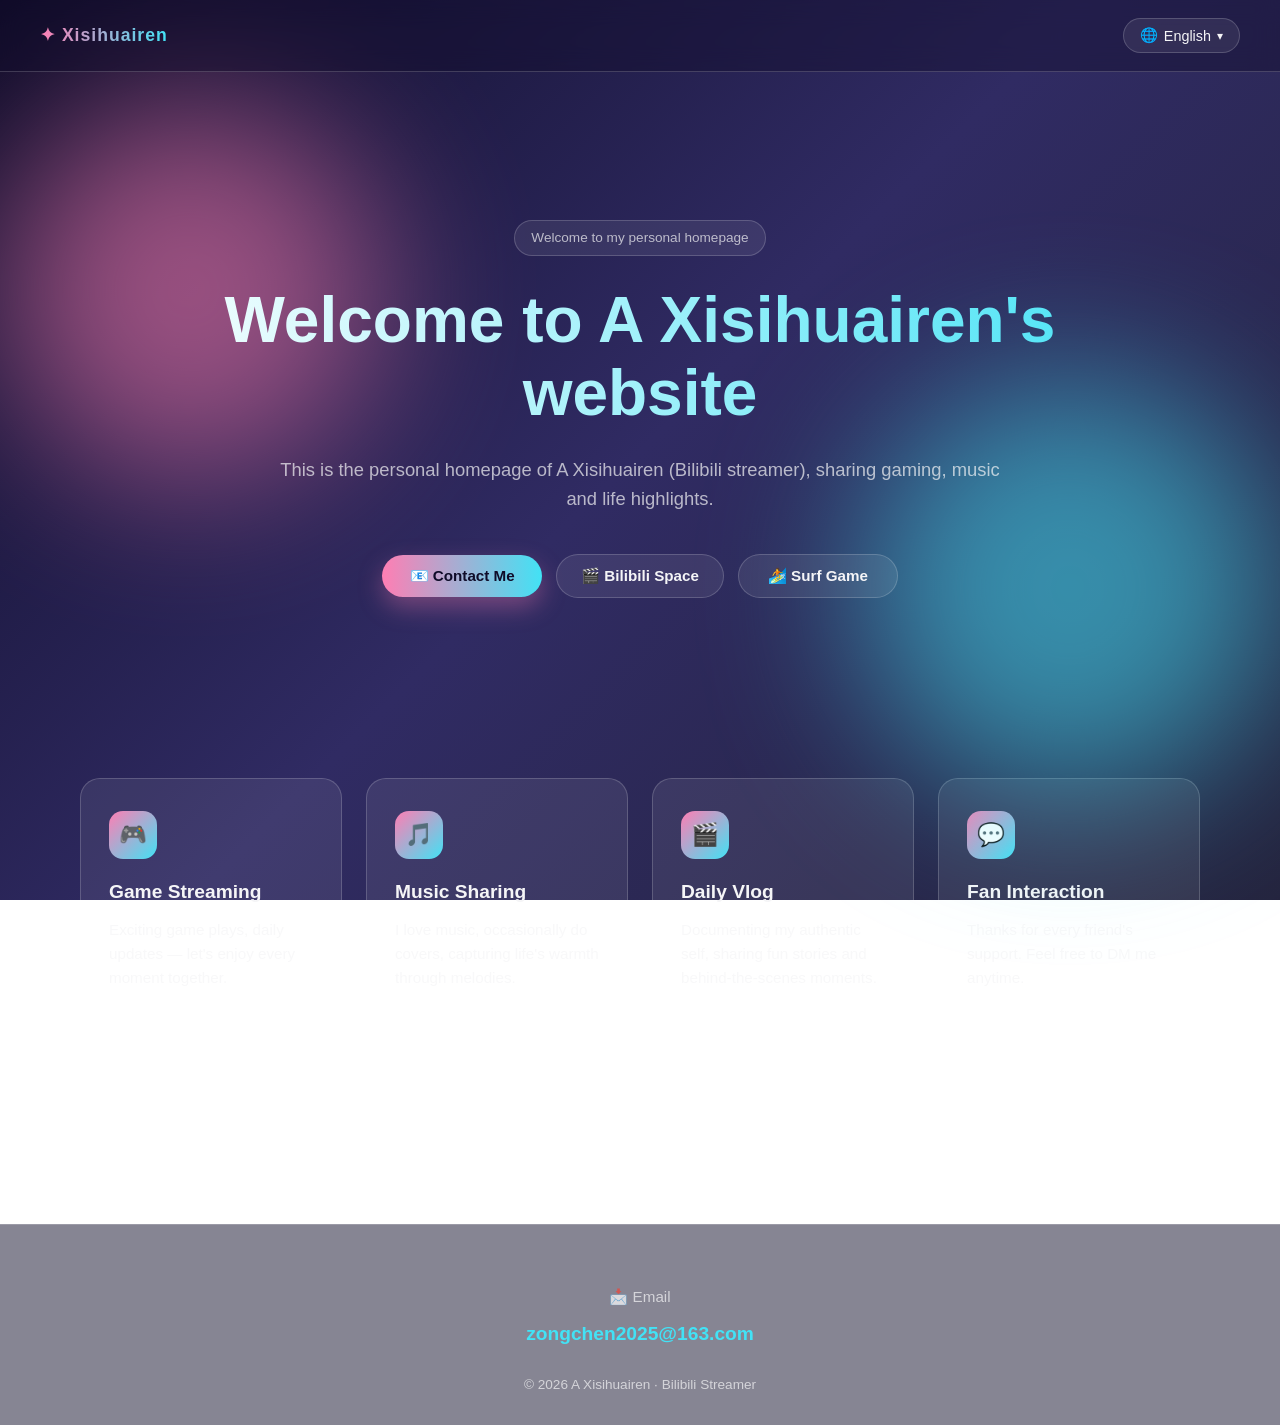
==== index.html @ c573b954 "index and surf" ====
<!DOCTYPE html>
<html lang="en" data-trae-theme="light"><head>
<meta charset="UTF-8">
<meta name="viewport" content="width=device-width, initial-scale=1.0">
<title>Welcome to A Xisihuairen's website</title>
<style>
  * { box-sizing: border-box; margin: 0; padding: 0; }

  :root {
    --bg-1: #0f0c29;
    --bg-2: #302b63;
    --bg-3: #24243e;
    --accent: #ff7eb3;
    --accent-2: #42e2f5;
    --text: #f5f5f7;
    --muted: rgba(245, 245, 247, 0.7);
    --card: rgba(255, 255, 255, 0.08);
    --border: rgba(255, 255, 255, 0.18);
  }

  html { scroll-behavior: smooth; }

  body {
    font-family: "Segoe UI", "PingFang SC", "Microsoft YaHei", Roboto, sans-serif;
    color: var(--text);
    background: linear-gradient(135deg, var(--bg-1), var(--bg-2), var(--bg-3));
    background-attachment: fixed;
    min-height: 100vh;
    overflow-x: hidden;
    line-height: 1.6;
  }

  /* 顶部导航 */
  header {
    position: fixed;
    top: 0;
    left: 0;
    right: 0;
    padding: 18px 40px;
    display: flex;
    justify-content: space-between;
    align-items: center;
    backdrop-filter: blur(12px);
    -webkit-backdrop-filter: blur(12px);
    background: rgba(15, 12, 41, 0.4);
    border-bottom: 1px solid var(--border);
    z-index: 100;
  }

  .logo {
    font-weight: 700;
    font-size: 1.1rem;
    letter-spacing: 1px;
    background: linear-gradient(90deg, var(--accent), var(--accent-2));
    -webkit-background-clip: text;
    background-clip: text;
    color: transparent;
  }

  .lang-switch { position: relative; }

  .lang-switch > button {
    background: var(--card);
    color: var(--text);
    border: 1px solid var(--border);
    padding: 8px 16px;
    border-radius: 999px;
    cursor: pointer;
    font-size: 0.9rem;
    transition: all 0.3s ease;
    display: flex;
    align-items: center;
    gap: 6px;
  }

  .lang-switch > button:hover {
    background: rgba(255, 255, 255, 0.15);
    border-color: var(--accent-2);
  }

  .lang-dropdown {
    position: absolute;
    top: calc(100% + 10px);
    right: 0;
    min-width: 160px;
    background: rgba(15, 12, 41, 0.95);
    backdrop-filter: blur(14px);
    border: 1px solid var(--border);
    border-radius: 14px;
    padding: 8px;
    opacity: 0;
    visibility: hidden;
    transform: translateY(-6px);
    transition: all 0.25s ease;
    box-shadow: 0 12px 32px rgba(0, 0, 0, 0.4);
  }

  .lang-dropdown.show {
    opacity: 1;
    visibility: visible;
    transform: translateY(0);
  }

  .lang-dropdown button {
    width: 100%;
    justify-content: flex-start;
    border: none;
    padding: 10px 14px;
    background: transparent;
    border-radius: 8px;
    text-align: left;
    color: var(--text);
    font-size: 0.9rem;
    display: flex;
    align-items: center;
    gap: 8px;
    cursor: pointer;
  }

  .lang-dropdown button:hover { background: rgba(255, 255, 255, 0.1); }

  .lang-dropdown button.active {
    background: linear-gradient(90deg, rgba(255, 126, 179, 0.25), rgba(66, 226, 245, 0.25));
    color: var(--accent-2);
  }

  /* Hero 主区 */
  main {
    padding: 140px 40px 80px;
    max-width: 1200px;
    margin: 0 auto;
  }

  .hero {
    text-align: center;
    padding: 80px 20px 100px;
    position: relative;
  }

  .hero::before,
  .hero::after {
    content: "";
    position: absolute;
    border-radius: 50%;
    filter: blur(80px);
    opacity: 0.55;
    z-index: 0;
  }
  .hero::before {
    width: 380px; height: 380px;
    background: var(--accent);
    top: -40px; left: -80px;
  }
  .hero::after {
    width: 420px; height: 420px;
    background: var(--accent-2);
    bottom: -100px; right: -80px;
  }

  .hero > * { position: relative; z-index: 1; }

  .tag {
    display: inline-block;
    padding: 6px 16px;
    border: 1px solid var(--border);
    border-radius: 999px;
    background: var(--card);
    font-size: 0.85rem;
    color: var(--muted);
    margin-bottom: 28px;
  }

  .hero h1 {
    font-size: clamp(2rem, 5vw, 4rem);
    font-weight: 800;
    line-height: 1.15;
    margin-bottom: 24px;
    background: linear-gradient(90deg, #fff, var(--accent-2));
    -webkit-background-clip: text;
    background-clip: text;
    color: transparent;
    animation: fadeUp 0.9s ease both;
  }

  .hero p.lead {
    font-size: 1.15rem;
    color: var(--muted);
    max-width: 720px;
    margin: 0 auto 40px;
    animation: fadeUp 1s ease both 0.15s;
  }

  .cta {
    display: flex;
    flex-wrap: wrap;
    gap: 14px;
    justify-content: center;
    align-items: center;
    animation: fadeUp 1.1s ease both 0.3s;
    max-width: 720px;
    margin: 0 auto;
  }

  .btn {
    padding: 12px 24px;
    border-radius: 999px;
    text-decoration: none;
    font-weight: 600;
    font-size: 0.95rem;
    transition: transform 0.25s ease, box-shadow 0.25s ease;
    display: inline-flex;
    align-items: center;
    justify-content: center;
    gap: 8px;
    flex: 0 0 auto;
    min-width: 160px;
    line-height: 1.2;
  }

  .btn-primary {
    background: linear-gradient(90deg, var(--accent), var(--accent-2));
    color: #0f0c29;
    box-shadow: 0 10px 24px rgba(255, 126, 179, 0.35);
  }

  .btn-secondary {
    background: var(--card);
    color: var(--text);
    border: 1px solid var(--border);
  }

  .btn:hover {
    transform: translateY(-3px);
    box-shadow: 0 14px 30px rgba(66, 226, 245, 0.35);
  }

  /* 卡片区 */
  .features {
    display: grid;
    grid-template-columns: repeat(auto-fit, minmax(260px, 1fr));
    gap: 24px;
    margin-top: 80px;
  }

  .card {
    background: var(--card);
    border: 1px solid var(--border);
    border-radius: 20px;
    padding: 32px 28px;
    transition: transform 0.3s ease, border-color 0.3s ease, background 0.3s ease;
  }

  .card:hover {
    transform: translateY(-6px);
    border-color: var(--accent-2);
    background: rgba(255, 255, 255, 0.12);
  }

  .card .icon {
    width: 48px; height: 48px;
    border-radius: 14px;
    display: flex; align-items: center; justify-content: center;
    background: linear-gradient(135deg, var(--accent), var(--accent-2));
    color: #0f0c29;
    font-size: 1.4rem;
    margin-bottom: 18px;
  }

  .card h3 { font-size: 1.2rem; margin-bottom: 10px; }
  .card p { color: var(--muted); font-size: 0.95rem; }

  /* 页脚 */
  footer {
    margin-top: 120px;
    padding: 60px 40px 30px;
    border-top: 1px solid var(--border);
    background: rgba(15, 12, 41, 0.5);
    text-align: center;
  }

  footer .email-label { color: var(--muted); margin-bottom: 10px; font-size: 0.95rem; }
  footer .email {
    font-size: 1.2rem; font-weight: 600;
    color: var(--accent-2); text-decoration: none;
    transition: color 0.25s;
  }
  footer .email:hover { color: var(--accent); }
  footer .copyright { margin-top: 24px; color: var(--muted); font-size: 0.85rem; }

  @keyframes fadeUp {
    from { opacity: 0; transform: translateY(20px); }
    to   { opacity: 1; transform: translateY(0); }
  }

  @media (max-width: 600px) {
    header { padding: 14px 20px; }
    main { padding: 120px 20px 60px; }
    .hero { padding: 50px 10px 70px; }
    .btn { min-width: 140px; }
  }
</style>
<script>document.documentElement.setAttribute('data-trae-theme', "light");window.__TRAE_DISABLE_LEGACY_ADD_TO_CHAT__=true;</script><style data-trae-edit-ui="true" id="trae-previewer-tools-styles">:root {
  --trae-layer-browser-inspect-overlay: 90000;
  --trae-layer-browser-inspect-highlight: 90010;
  --trae-layer-browser-inspect-action: 90020;
  --trae-layer-text-selection-action: 90030;
  --trae-layer-edit-tooltip: 100095;
}
:root,
[data-trae-theme='dark'] {
  --trae-bg-base-default: #171717;
  --trae-bg-menu: #222427;
  --trae-bg-overlay-l1: rgba(255, 255, 255, 0.04);
  --trae-bg-overlay-l2: rgba(255, 255, 255, 0.08);
  --trae-bg-overlay-l3: rgba(255, 255, 255, 0.12);
  --trae-bg-overlay-l4: rgba(255, 255, 255, 0.16);
  --trae-bg-invert: #f5f9fe;
  --trae-bg-invert-hover: #e8ecf0;
  --trae-bg-invert-active: #dce0e4;
  --trae-bg-invert-disabled: rgba(224, 226, 242, 0.12);
  --trae-border-l1: #e0e2f217;
  --trae-border-l2: rgba(255, 255, 255, 0.12);
  --trae-border-l3: rgba(255, 255, 255, 0.08);
  --trae-border-neutral-l3: rgba(229, 229, 229, 0.20);
  --trae-border-brand: #6a6fff;
  --trae-text-default: #f5f9fe;
  --trae-text-default-hover: #f5f9fe;
  --trae-text-default-active: #f5f9fe;
  --trae-text-secondary: rgba(245, 249, 254, 0.5);
  --trae-text-tertiary: rgba(245, 249, 254, 0.4);
  --trae-text-disabled: #666b75;
  --trae-text-onaccent: #222427;
  --trae-icon-default: #f5f9fe;
  --trae-icon-secondary: rgba(245, 249, 254, 0.5);
  --trae-icon-brand: #6a6fff;
  --trae-icon-onaccent: #222427;
  --trae-status-success: #22c55e;
  --trae-status-primary: #3b82f6;
  --trae-status-primary-default: #387bff;
  --trae-status-primary-surface-l1: rgba(53, 121, 255, 0.18);
  --trae-status-success-default: #33c192;
  --trae-status-success-surface-l1: rgba(0, 165, 110, 0.18);
  --trae-status-error-default: #f65a5a;
  --trae-status-error-surface-l1: rgba(246, 70, 70, 0.18);
  --trae-annotation-marker-bg: #4b3fe3;
  --trae-annotation-marker-text: #ffffff;
  --trae-annotation-region-border: var(--trae-status-primary-default);
  --trae-region-outside-mask-bg: rgba(0, 0, 0, 0.32);
  --trae-annotation-rect-border: var(--trae-status-error-default);
  --trae-annotation-arrow-anchor-bg: var(--trae-status-primary-default);
  --trae-panel-shadow: 0px 6px 24px -1px rgba(0, 0, 0, 0.16);
  --trae-floating-shadow: 0px 2px 8px 0px rgba(0, 0, 0, 0.2);
  --trae-shadow-elevation-50: 0 1px 2px -1px rgba(0, 0, 0, 0.45);
  --trae-tab-active-shadow: 0px 1px 2px -1px rgba(0, 0, 0, 0.16);
}

[data-trae-theme='light'] {
  --trae-bg-base-default: #fafafa;
  --trae-bg-menu: #ffffff;
  --trae-bg-overlay-l1: rgba(0, 0, 0, 0.04);
  --trae-bg-overlay-l2: rgba(0, 0, 0, 0.06);
  --trae-bg-overlay-l3: rgba(0, 0, 0, 0.08);
  --trae-bg-overlay-l4: rgba(0, 0, 0, 0.12);
  --trae-bg-invert: #1f2328;
  --trae-bg-invert-hover: #32383f;
  --trae-bg-invert-active: #444d56;
  --trae-bg-invert-disabled: rgba(115, 115, 115, 0.20);
  --trae-border-l1: rgba(0, 0, 0, 0.1);
  --trae-border-l2: rgba(0, 0, 0, 0.12);
  --trae-border-l3: rgba(0, 0, 0, 0.08);
  --trae-border-neutral-l3: rgba(115, 115, 115, 0.36);
  --trae-border-brand: #4b3fe3;
  --trae-text-default: #1f2328;
  --trae-text-default-hover: #111214;
  --trae-text-default-active: #111214;
  --trae-text-secondary: rgba(31, 35, 40, 0.5);
  --trae-text-tertiary: rgba(31, 35, 40, 0.4);
  --trae-text-disabled: #a1a1a1;
  --trae-text-onaccent: #ffffff;
  --trae-icon-default: #1f2328;
  --trae-icon-secondary: rgba(31, 35, 40, 0.5);
  --trae-icon-brand: #4b3fe3;
  --trae-icon-onaccent: #ffffff;
  --trae-status-success: #22c55e;
  --trae-status-primary: #3b82f6;
  --trae-status-primary-default: #2f74ff;
  --trae-status-primary-surface-l1: rgba(47, 116, 255, 0.12);
  --trae-status-success-default: #15a877;
  --trae-status-success-surface-l1: rgba(64, 176, 139, 0.12);
  --trae-status-error-default: #e8463a;
  --trae-status-error-surface-l1: rgba(232, 70, 58, 0.12);
  --trae-annotation-marker-bg: #4b3fe3;
  --trae-annotation-marker-text: #ffffff;
  --trae-annotation-region-border: var(--trae-status-primary-default);
  --trae-region-outside-mask-bg: rgba(0, 0, 0, 0.18);
  --trae-annotation-rect-border: var(--trae-status-error-default);
  --trae-annotation-arrow-anchor-bg: var(--trae-status-primary-default);
  --trae-panel-shadow: 0px 6px 24px -1px rgba(24, 24, 24, 0.06);
  --trae-floating-shadow: 0px 2px 8px 0px rgba(24, 24, 24, 0.2);
  --trae-shadow-elevation-50: 0 1px 2px -1px rgba(24, 24, 24, 0.08);
  --trae-tab-active-shadow: 0px 1px 2px -1px rgba(24, 24, 24, 0.08);
}

@keyframes trae-spin {
  to {
    transform: rotate(360deg);
  }
}

.trae-edit-mode-active body *:not([data-trae-edit-ui]):not([data-trae-edit-ui] *) {
  transition: none !important;
  animation-play-state: paused !important;
}

.trae-browser-inspect-overlay {
  position: fixed;
  top: 0;
  left: 0;
  width: 100%;
  height: 100%;
  z-index: var(--trae-layer-browser-inspect-overlay);
  pointer-events: auto;
  background: transparent;
}

.trae-browser-inspect-highlight-box {
  position: absolute;
  top: 0;
  left: 0;
  z-index: var(--trae-layer-browser-inspect-highlight);
  display: none;
}

.trae-browser-inspect-highlight-tag {
  position: absolute;
  left: 0px;
  top: 0px;
  height: 18px;
  padding: 0 6px;
  box-sizing: border-box;
  border-radius: 4px;
  background-color: var(--trae-status-success-default);
  color: var(--trae-text-onaccent);
  font-size: 12px;
  font-weight: 400;
  display: none;
  align-items: center;
  z-index: var(--trae-layer-browser-inspect-action);
}

.trae-browser-inspect-highlight-box-show {
  display: flex;
}

.trae-browser-inspect-highlight-tag.trae-browser-inspect-highlight-box-show {
  display: none;
}

.trae-browser-inspect-select-button.trae-browser-inspect-highlight-box-show {
  display: block !important;
}

.trae-browser-inspect-select-button {
  position: absolute;
  top: 0;
  left: 0;
  display: none;
  z-index: var(--trae-layer-browser-inspect-action);
}

.trae-browser-inspect-select-highlight-box {
  background: transparent !important;
}

.trae-browser-inspect-select-highlight-box .trae-browser-inspect-highlight-tag {
  background-color: var(--trae-status-success-default);
}

.trae-add-to-chat-card {
  display: block;
  overflow: hidden;
  background: var(--trae-bg-menu);
  border: 1px solid var(--trae-border-l1);
  border-radius: 8px;
  box-shadow: var(--trae-floating-shadow);
  transition:
    width 0.25s cubic-bezier(0.4, 0, 0.2, 1),
    height 0.25s cubic-bezier(0.4, 0, 0.2, 1);
}

.trae-add-to-chat-content {
  position: relative;
  width: max-content;
}

.trae-fade-exit {
  opacity: 0;
  transition: opacity 0.15s ease-out;
}

.trae-fade-enter {
  opacity: 1;
  transition: opacity 0.2s ease-in;
}

.trae-buttons-view {
  display: flex;
  align-items: center;
  gap: 0;
  padding: 4px;
  background: transparent;
}

.trae-action-button {
  display: inline-flex;
  align-items: center;
  gap: 4px;
  padding: 4px 8px;
  background: transparent;
  border: none;
  border-radius: 4px;
  cursor: pointer;
  transform: none !important;
  transition: none !important;
  animation: none !important;
}

.trae-action-button:hover {
  background: var(--trae-bg-overlay-l2);
}

.trae-action-button:active {
  background: var(--trae-bg-overlay-l3);
}

.trae-action-button:focus-visible {
  outline: 2px solid var(--trae-status-primary);
  outline-offset: 1px;
}

.trae-action-button-icon {
  display: flex;
  align-items: center;
  justify-content: center;
  width: 16px;
  height: 16px;
  color: var(--trae-icon-default);
  flex-shrink: 0;
}

.trae-action-button-title {
  font-family: -apple-system, BlinkMacSystemFont, 'Segoe UI', Roboto, sans-serif;
  font-size: 11px;
  font-weight: 500;
  line-height: 16px;
  color: var(--trae-text-default);
  white-space: nowrap;
}

.trae-edit-toolbar-button-active {
  background: var(--trae-status-primary-surface-l1) !important;
  color: var(--trae-status-primary-default) !important;
}

.trae-edit-toolbar button[data-action='alignment-dropdown']:hover,
.trae-edit-toolbar button[data-action='text-align-dropdown']:hover,
.trae-edit-toolbar button[data-action='font-decrease']:hover,
.trae-edit-toolbar button[data-action='font-increase']:hover,
.trae-edit-toolbar button[data-action^='align-']:hover {
  border-radius: 8px;
  background: var(--bg-bg-overlay-l1, rgba(115, 115, 115, 0.08)) !important;
}

.trae-edit-toolbar button[data-action='alignment-dropdown']:active,
.trae-edit-toolbar button[data-action='text-align-dropdown']:active,
.trae-edit-toolbar button[data-action='font-decrease']:active,
.trae-edit-toolbar button[data-action='font-increase']:active,
.trae-edit-toolbar button[data-action^='align-']:active {
  border-radius: 8px;
  background: var(--bg-bg-overlay-l2, rgba(115, 115, 115, 0.12)) !important;
}

.trae-comment-input {
  background: transparent;
  color: var(--trae-text-default);
  caret-color: var(--trae-text-default);
}

.trae-comment-input::placeholder {
  color: var(--trae-text-tertiary);
}

.trae-edit-panel [data-trae-tooltip] {
  position: relative;
}

.trae-edit-panel [data-trae-tooltip]::after {
  content: attr(data-trae-tooltip);
  position: absolute;
  left: 50%;
  bottom: calc(100% + 8px);
  z-index: var(--trae-layer-edit-tooltip);
  padding: 6px 10px;
  border-radius: 6px;
  background: var(--bg-bg-invert, var(--trae-bg-invert));
  color: var(--text-text-onaccent, var(--trae-text-onaccent));
  box-shadow: var(--trae-floating-shadow);
  font-family: -apple-system, BlinkMacSystemFont, 'SF Pro Text', 'PingFang SC', sans-serif;
  font-size: 11px;
  font-weight: 500;
  line-height: 16px;
  letter-spacing: 0.039px;
  white-space: nowrap;
  pointer-events: none;
  box-sizing: border-box;
  opacity: 0;
  transform: translateX(-50%);
  visibility: hidden;
}

.trae-edit-panel [data-trae-tooltip]::before {
  content: '';
  position: absolute;
  left: 50%;
  bottom: calc(100% + 5px);
  z-index: var(--trae-layer-edit-tooltip);
  width: 8px;
  height: 4px;
  background: var(--bg-bg-invert, var(--trae-bg-invert));
  clip-path: polygon(0 0, 100% 0, 50% 100%);
  transform: translateX(-50%);
  pointer-events: none;
  opacity: 0;
  visibility: hidden;
}

.trae-edit-panel [data-trae-tooltip]:hover::after,
.trae-edit-panel [data-trae-tooltip]:focus-visible::after,
.trae-edit-panel [data-trae-tooltip]:hover::before,
.trae-edit-panel [data-trae-tooltip]:focus-visible::before {
  opacity: 1;
  visibility: visible;
}

.trae-comment-btn {
  justify-content: center;
  cursor: pointer;
  transition: background-color 0.15s ease;
}

.trae-comment-btn:disabled {
  cursor: not-allowed;
}

.trae-comment-btn:focus-visible {
  outline: 2px solid var(--trae-status-primary);
  outline-offset: 1px;
}

.trae-comment-btn-primary {
  background: var(--trae-bg-invert);
  color: var(--trae-text-onaccent);
}

.trae-comment-btn-primary:hover:not(:disabled) {
  background: var(--trae-bg-invert-hover);
}

.trae-comment-btn-primary:active:not(:disabled) {
  background: var(--trae-bg-invert-active);
}

.trae-comment-btn-primary:disabled {
  background: var(--trae-bg-invert-disabled);
  color: var(--trae-text-disabled);
}

.trae-comment-btn-secondary {
  background: var(--trae-bg-overlay-l2);
  color: var(--trae-text-default);
}

.trae-comment-btn-secondary:hover:not(:disabled) {
  background: var(--trae-bg-overlay-l3);
}

.trae-comment-btn-secondary:active:not(:disabled) {
  background: var(--trae-bg-overlay-l4);
}

.trae-comment-btn-secondary:disabled {
  background: var(--trae-bg-overlay-l2);
  color: var(--trae-text-disabled);
}

.trae-comment-btn-text {
  background: transparent;
  color: var(--trae-text-default);
}

.trae-comment-btn-text:hover:not(:disabled) {
  border-radius: 8px;
  background: var(--bg-bg-overlay-l1, var(--trae-bg-overlay-l1));
  color: var(--trae-text-default-hover);
}

.trae-comment-btn-text:active:not(:disabled) {
  border-radius: 8px;
  background: var(--trae-bg-overlay-l2);
  color: var(--trae-text-default-active);
}

.trae-comment-btn-text:disabled {
  background: transparent;
  color: var(--trae-text-disabled);
}

.trae-marking-btn {
  justify-content: center;
}

.trae-marking-btn:hover:not(:disabled) {
  background: var(--trae-bg-overlay-l1) !important;
}

.trae-marking-btn:active:not(:disabled) {
  background: var(--trae-bg-overlay-l2) !important;
}

.trae-marking-btn-active {
  background: var(--trae-status-primary-surface-l1) !important;
  color: var(--trae-status-primary-default) !important;
}

.trae-marking-btn:disabled {
  color: var(--trae-text-disabled) !important;
  cursor: not-allowed !important;
}

.trae-action-button-shortcut {
  display: flex;
  align-items: center;
  gap: 2px;
  color: var(--trae-icon-secondary);
  flex-shrink: 0;
}

.trae-shortcut-container {
  display: flex;
  align-items: center;
  gap: 2px;
}

.trae-shortcut-key {
  font-family: -apple-system, BlinkMacSystemFont, 'Segoe UI', Roboto, sans-serif;
  font-size: 11px;
  font-weight: 500;
  line-height: 12px;
  color: var(--trae-icon-secondary);
}

.trae-add-to-chat-divider {
  width: 2px;
  height: 12px;
  padding: 0 6px;
  box-sizing: content-box;
  background-clip: content-box;
  background-color: var(--trae-border-l2);
  flex-shrink: 0;
}

.trae-editor-view {
  display: flex;
  flex-direction: column;
  width: 320px;
  padding: 8px;
  background: transparent;
}

.trae-editor-text-container {
  display: flex;
  align-items: center;
  padding: 8px;
  background: var(--trae-bg-overlay-l1);
  border: 1px solid var(--trae-border-l3);
  border-radius: 4px;
  gap: 8px;
}

.trae-editor-textarea {
  flex: 1;
  padding: 0 2px;
  border: none;
  background: transparent;
  font-family: -apple-system, BlinkMacSystemFont, 'Segoe UI', Roboto, sans-serif;
  font-size: 13px;
  font-weight: 400;
  line-height: 20px;
  color: var(--trae-text-default);
  resize: none;
  outline: none;
  overflow-y: auto;
  max-height: 140px;
}

.trae-editor-textarea::placeholder {
  color: var(--trae-text-tertiary);
}

.trae-editor-action-bar {
  display: flex;
  align-items: center;
  justify-content: flex-end;
  gap: 4px;
  max-height: 0;
  opacity: 0;
  overflow: hidden;
  transition:
    max-height 0.2s ease-out,
    opacity 0.2s ease-out,
    margin-top 0.2s ease-out;
}

.trae-editor-action-bar-visible {
  max-height: 32px;
  opacity: 1;
  margin-top: 8px;
}

.trae-editor-cancel-button {
  display: flex;
  align-items: center;
  justify-content: center;
  height: 24px;
  padding: 0 4px;
  background: var(--trae-bg-overlay-l2);
  border: none;
  border-radius: 4px;
  cursor: pointer;
  transition: background-color 0.15s ease;
}

.trae-editor-cancel-button:hover {
  background: var(--trae-bg-overlay-l3);
}

.trae-editor-cancel-button:active {
  background: var(--trae-bg-overlay-l3);
}

.trae-editor-cancel-button:focus-visible {
  outline: 2px solid var(--trae-status-primary);
  outline-offset: 1px;
}

.trae-editor-cancel-text {
  font-family: -apple-system, BlinkMacSystemFont, 'Segoe UI', Roboto, sans-serif;
  font-size: 11px;
  font-weight: 500;
  line-height: 16px;
  color: var(--trae-text-default);
  white-space: nowrap;
  padding: 0 4px;
}

.trae-editor-submit-button {
  display: flex;
  align-items: center;
  justify-content: center;
  height: 24px;
  padding: 0 8px;
  background: var(--trae-bg-invert);
  border: none;
  border-radius: 4px;
  cursor: pointer;
  transition: background-color 0.15s ease;
}

.trae-editor-submit-button:hover {
  background: var(--trae-bg-invert-hover);
}

.trae-editor-submit-button:active {
  background: var(--trae-bg-invert-active);
}

.trae-editor-submit-button:focus-visible {
  outline: 2px solid var(--trae-status-primary);
  outline-offset: 1px;
}

.trae-editor-submit-text {
  font-family: -apple-system, BlinkMacSystemFont, 'Segoe UI', Roboto, sans-serif;
  font-size: 11px;
  font-weight: 500;
  line-height: 16px;
  color: var(--trae-text-onaccent);
  white-space: nowrap;
  padding: 0 4px;
}

.trae-editor-submit-icon {
  display: flex;
  align-items: center;
  justify-content: center;
  width: 12px;
  height: 12px;
  color: var(--trae-icon-onaccent);
  flex-shrink: 0;
}

.trae-success-view {
  display: flex;
  align-items: center;
  justify-content: center;
  gap: 6px;
  padding: 0 12px;
  height: 32px;
  white-space: nowrap;
}

.trae-success-icon {
  display: flex;
  align-items: center;
  justify-content: center;
  width: 16px;
  height: 16px;
  color: var(--trae-status-success);
  flex-shrink: 0;
}

.trae-success-text {
  font-family: -apple-system, BlinkMacSystemFont, 'Segoe UI', Roboto, sans-serif;
  font-size: 12px;
  font-weight: 400;
  line-height: 18px;
  color: var(--trae-text-default);
  user-select: none;
}
</style></head>
<body>

<header>
  <div class="logo">✦ Xisihuairen</div>
  <div class="lang-switch">
    <button id="langBtn">
      <span>🌐</span>
      <span id="currentLang">English</span>
      <span style="font-size: 0.75rem;">▾</span>
    </button>
    <div class="lang-dropdown" id="langDropdown">
      <button data-lang="en" class="active">🇺🇸 English</button>
      <button data-lang="zh">🇨🇳 中文</button>
      <button data-lang="jp">🇯🇵 日本語</button>
      <button data-lang="kr">🇰🇷 한국어</button>
      <button data-lang="es">🇪🇸 Español</button>
      <button data-lang="fr">🇫🇷 Français</button>
    </div>
  </div>
</header>

<main>
  <section class="hero">
    <div class="tag" data-x="tag">Welcome to my personal homepage</div>
    <h1 data-x="title">Welcome to A Xisihuairen's website</h1>
    <p class="lead" data-x="subtitle">This is the personal homepage of A Xisihuairen (Bilibili streamer), sharing gaming, music and life highlights.</p>
    <div class="cta">
      <a href="#contact" class="btn btn-primary" data-x="cta1">📧 Contact Me</a>
      <a href="https://space.bilibili.com/" target="_blank" class="btn btn-secondary" data-x="cta2">🎬 Bilibili Space</a>
      <a href="top/surf.html" class="btn btn-secondary" data-x="cta3">🏄 Surf Game</a>
    </div>
  </section>

  <section class="features">
    <div class="card">
      <div class="icon">🎮</div>
      <h3 data-x="f1t">Game Streaming</h3>
      <p data-x="f1d">Exciting game plays, daily updates — let's enjoy every moment together.</p>
    </div>
    <div class="card">
      <div class="icon">🎵</div>
      <h3 data-x="f2t">Music Sharing</h3>
      <p data-x="f2d">I love music, occasionally do covers, capturing life's warmth through melodies.</p>
    </div>
    <div class="card">
      <div class="icon">🎬</div>
      <h3 data-x="f3t">Daily Vlog</h3>
      <p data-x="f3d">Documenting my authentic self, sharing fun stories and behind-the-scenes moments.</p>
    </div>
    <div class="card">
      <div class="icon">💬</div>
      <h3 data-x="f4t">Fan Interaction</h3>
      <p data-x="f4d">Thanks for every friend's support. Feel free to DM me anytime.</p>
    </div>
  </section>
</main>

<footer id="contact">
  <div class="email-label" data-x="emailLabel">📩 Email</div>
  <a class="email" href="mailto:zongchen2025@163.com">zongchen2025@163.com</a>
  <div class="copyright">© 2026 A Xisihuairen · Bilibili Streamer</div>
</footer>

<script>
  // 默认英文文案
  const DEFAULT_TEXT = {
    tag: "Welcome to my personal homepage",
    title: "Welcome to A Xisihuairen's website",
    subtitle: "This is the personal homepage of A Xisihuairen (Bilibili streamer), sharing gaming, music and life highlights.",
    cta1: "📧 Contact Me",
    cta2: "🎬 Bilibili Space",
    cta3: "🏄 Surf Game",
    f1t: "Game Streaming", f1d: "Exciting game plays, daily updates — let's enjoy every moment together.",
    f2t: "Music Sharing", f2d: "I love music, occasionally do covers, capturing life's warmth through melodies.",
    f3t: "Daily Vlog", f3d: "Documenting my authentic self, sharing fun stories and behind-the-scenes moments.",
    f4t: "Fan Interaction", f4d: "Thanks for every friend's support. Feel free to DM me anytime.",
    emailLabel: "📩 Email"
  };

  const translations = {
    en: DEFAULT_TEXT,
    zh: {
      tag: "欢迎来到我的个人主页",
      title: "欢迎来到阿西四坏人的个人网站",
      subtitle: "这里是阿西四坏人（B站主播）的个人主页，分享游戏、音乐与生活的精彩瞬间。",
      cta1: "📧 联系我",
      cta2: "🎬 B站空间",
      cta3: "🏄 玩冲浪游戏",
      f1t: "游戏直播", f1d: "精彩游戏实况，每日更新，一起畅玩每一个瞬间。",
      f2t: "音乐分享", f2d: "热爱音乐，偶尔翻唱，用旋律记录生活的温度。",
      f3t: "日常 Vlog", f3d: "记录真实的自己，分享有趣的故事与幕后花絮。",
      f4t: "粉丝互动", f4d: "感谢每一位小伙伴的支持，欢迎私信与我交流。",
      emailLabel: "📩 邮箱"
    },
    jp: {
      tag: "ホームページへようこそ",
      title: "A Xisihuairenのウェブサイトへようこそ",
      subtitle: "こちらは阿西四坏人（Bilibili配信者）のホームページです。ゲーム・音楽・日常をシェアします。",
      cta1: "📧 お問い合わせ",
      cta2: "🎬 Bilibiliスペース",
      cta3: "🏄 サーフゲーム",
      f1t: "ゲーム配信", f1d: "毎日更新の熱いゲーム実況、一緒に楽しみましょう。",
      f2t: "音楽シェア", f2d: "音楽が大好きで、時々カバーもします。メロディで日常を記録。",
      f3t: "日常Vlog", f3d: "ありのままの自分を記録。楽しいエピソードや裏話も。",
      f4t: "ファン交流", f4d: "応援ありがとう！お気軽にDMください。",
      emailLabel: "📩 メール"
    },
    kr: {
      tag: "개인 홈페이지에 오신 것을 환영합니다",
      title: "A Xisihuairen의 웹사이트에 오신 것을 환영합니다",
      subtitle: "아시사후아이렌(Bilibili 스트리머)의 개인 홈페이지입니다. 게임, 음악, 일상을 공유합니다.",
      cta1: "📧 연락하기",
      cta2: "🎬 Bilibili 스페이스",
      cta3: "🏄 서핑 게임",
      f1t: "게임 방송", f1d: "매일 업데이트되는 짜릿한 게임 플레이, 함께 즐겨요!",
      f2t: "음악 공유", f2d: "음악을 사랑하고 가끔 커버도 합니다. 멜로디로 일상을 기록.",
      f3t: "일상 Vlog", f3d: "진솔한 일상과 재미있는 이야기, 비하인드를 공유합니다.",
      f4t: "팬 소통", f4d: "응원해 주셔서 감사합니다! 언제든 DM 주세요.",
      emailLabel: "📩 이메일"
    },
    es: {
      tag: "Bienvenido a mi página personal",
      title: "Bienvenido al sitio web de A Xisihuairen",
      subtitle: "Esta es la página personal de A Xisihuairen (streamer de Bilibili), compartiendo juegos, música y momentos destacados.",
      cta1: "📧 Contáctame",
      cta2: "🎬 Espacio Bilibili",
      cta3: "🏄 Juego de Surf",
      f1t: "Streaming de juegos", f1d: "Partidas emocionantes, actualizadas a diario — disfrutemos juntos.",
      f2t: "Compartir música", f2d: "Me encanta la música, a veces hago covers, capturando la vida en melodías.",
      f3t: "Vlog diario", f3d: "Documento mi yo auténtico, comparto historias divertidas y momentos detrás de cámaras.",
      f4t: "Interacción con fans", f4d: "¡Gracias por su apoyo! No duden en escribirme.",
      emailLabel: "📩 Correo"
    },
    fr: {
      tag: "Bienvenue sur ma page personnelle",
      title: "Bienvenue sur le site web de A Xisihuairen",
      subtitle: "Voici la page personnelle de A Xisihuairen (streameur Bilibili), partageant jeux, musique et moments de vie.",
      cta1: "📧 Me contacter",
      cta2: "🎬 Espace Bilibili",
      cta3: "🏄 Jeu de Surf",
      f1t: "Streaming de jeux", f1d: "Des parties passionnantes, mises à jour chaque jour — profitons ensemble.",
      f2t: "Partage musical", f2d: "J'adore la musique, je fais parfois des reprises, la vie en mélodies.",
      f3t: "Vlog quotidien", f3d: "Je documente mon authenticité, partage histoires amusantes et coulisses.",
      f4t: "Interaction avec les fans", f4d: "Merci pour votre soutien ! N'hésitez pas à m'écrire.",
      emailLabel: "📩 Email"
    }
  };

  const langLabels = { en: "English", zh: "中文", jp: "日本語", kr: "한국어", es: "Español", fr: "Français" };

  // 关键：先强制把所有 data-x 元素内容还原为默认英文
  // 即使有预览脚本后面再次运行覆盖，我们的二次注入也会跑在 DOMContentLoaded 之后
  function restoreDefaults() {
    document.querySelectorAll("[data-x]").forEach(el => {
      const k = el.getAttribute("data-x");
      if (DEFAULT_TEXT[k] !== undefined) el.textContent = DEFAULT_TEXT[k];
    });
    const cl = document.getElementById("currentLang");
    if (cl) cl.textContent = "English";
  }

  function applyLang(lang) {
    try {
      const dict = translations[lang] || DEFAULT_TEXT;
      document.documentElement.lang = lang === "zh" ? "zh-CN" : lang;
      const cl = document.getElementById("currentLang");
      if (cl) cl.textContent = langLabels[lang] || lang;
      document.querySelectorAll("[data-x]").forEach(el => {
        const key = el.getAttribute("data-x");
        if (dict[key] !== undefined && dict[key] !== null && dict[key] !== "") {
          el.textContent = dict[key];
        }
      });
      document.querySelectorAll(".lang-dropdown button").forEach(b => {
        b.classList.toggle("active", b.dataset.lang === lang);
      });
      try { localStorage.setItem("x_lang", lang); } catch (e) {}
    } catch (err) { console.error(err); }
  }

  document.addEventListener("DOMContentLoaded", () => {
    restoreDefaults();
    try {
      const saved = localStorage.getItem("x_lang");
      if (saved && translations[saved]) applyLang(saved);
    } catch (e) {}

    const langBtn = document.getElementById("langBtn");
    const langDropdown = document.getElementById("langDropdown");
    if (langBtn) {
      langBtn.addEventListener("click", (e) => {
        e.stopPropagation();
        langDropdown.classList.toggle("show");
      });
    }
    document.addEventListener("click", () => {
      if (langDropdown) langDropdown.classList.remove("show");
    });
    document.querySelectorAll(".lang-dropdown button").forEach(btn => {
      btn.addEventListener("click", (e) => {
        e.stopPropagation();
        applyLang(btn.dataset.lang);
        if (langDropdown) langDropdown.classList.remove("show");
      });
    });
  });

  // 防御性兜底：即使 DOMContentLoaded 之前有脚本改写了文本，
  // load 阶段和 100ms 后都再重新应用一次用户选择的语言
  window.addEventListener("load", () => {
    try {
      const saved = localStorage.getItem("x_lang") || "en";
      applyLang(translations[saved] ? saved : "en");
    } catch (e) { applyLang("en"); }
  });
  setTimeout(() => {
    try {
      const saved = localStorage.getItem("x_lang") || "en";
      applyLang(translations[saved] ? saved : "en");
    } catch (e) { applyLang("en"); }
  }, 250);
</script>



<div data-trae-edit-ui="true"><div data-trae-edit-ui="true" class="trae-browser-inspect-highlight-tag"></div><div data-trae-edit-ui="true" class="trae-browser-inspect-highlight-tag"></div><div data-trae-edit-ui="true" class="trae-browser-inspect-highlight-box"></div><div data-trae-edit-ui="true" class="trae-browser-inspect-highlight-box trae-browser-inspect-select-highlight-box"></div><div data-trae-edit-ui="true" class="trae-add-to-chat-card trae-browser-inspect-select-button" style="display: none;"><div data-trae-edit-ui="true" class="trae-add-to-chat-content"><div data-trae-edit-ui="true" class="trae-buttons-view"><button data-trae-edit-ui="true" type="button" class="trae-action-button"><span data-trae-edit-ui="true" class="trae-action-button-icon"><svg xmlns="http://www.w3.org/2000/svg" width="16" height="16" viewBox="0 0 16 16" fill="none">
    <path d="M14.3332 8.0013C14.3332 11.3346 11.8702 13.3346 7.99984 13.3346C6.8331 13.3346 5.60267 13.2116 4.56857 12.668C4.56857 12.668 3.07391 13.7639 1.6665 13.0972C2.70858 11.7228 2.44754 10.7933 2.38257 10.6161C2.37481 10.595 2.36622 10.576 2.35754 10.5552C2.26265 10.3277 1.6665 8.86419 1.6665 8.0013C1.6665 4.66797 4.12947 2.66797 7.99984 2.66797" stroke="currentColor" stroke-width="1.2" stroke-linecap="round"></path>
    <path d="M5.99951 7.41797C6.32157 7.41797 6.58332 7.67896 6.5835 8.00098C6.5835 8.32314 6.32168 8.58496 5.99951 8.58496C5.6775 8.58479 5.4165 8.32303 5.4165 8.00098C5.41668 7.67907 5.6776 7.41814 5.99951 7.41797ZM9.99951 7.41797C10.3216 7.41797 10.5833 7.67896 10.5835 8.00098C10.5835 8.32314 10.3217 8.58496 9.99951 8.58496C9.6775 8.58479 9.4165 8.32303 9.4165 8.00098C9.41668 7.67907 9.6776 7.41814 9.99951 7.41797Z" fill="currentColor" stroke="currentColor" stroke-width="0.5" stroke-linecap="square"></path>
    <path d="M15.001 4L13 3L12 1L11 3L9 4L11 5L12 7L13 5L15.001 4Z" fill="currentColor"></path>
  </svg></span><span data-trae-edit-ui="true" class="trae-action-button-title" data-i18n="commentToChat">添加评论到对话</span><span data-trae-edit-ui="true" class="trae-action-button-shortcut"><span data-trae-edit-ui="true" class="trae-shortcut-container"><span data-trae-edit-ui="true" class="trae-shortcut-key">Ctrl</span><span data-trae-edit-ui="true" class="trae-shortcut-key">J</span></span></span></button><div data-trae-edit-ui="true" class="trae-add-to-chat-divider"></div><button data-trae-edit-ui="true" type="button" class="trae-action-button"><span data-trae-edit-ui="true" class="trae-action-button-icon"><svg xmlns="http://www.w3.org/2000/svg" width="16" height="16" viewBox="0 0 16 16" fill="none">
    <path d="M14.3333 8.0013C14.3333 4.66797 11.8703 2.66797 7.99996 2.66797C4.12959 2.66797 1.66663 4.66797 1.66663 8.0013C1.66663 8.86419 2.26277 10.3277 2.35767 10.5552C2.36634 10.576 2.37493 10.595 2.38269 10.6161C2.44766 10.7933 2.7087 11.7228 1.66663 13.0972C3.07403 13.7639 4.5687 12.668 4.5687 12.668C5.60279 13.2116 6.83323 13.3346 7.99996 13.3346C11.8703 13.3346 14.3333 11.3346 14.3333 8.0013Z" stroke="currentColor" stroke-width="1.2" stroke-linecap="square"></path>
    <path d="M4.99963 7.41797C5.32169 7.41797 5.58344 7.67896 5.58362 8.00098C5.58362 8.32314 5.3218 8.58496 4.99963 8.58496C4.67762 8.58479 4.41663 8.32303 4.41663 8.00098C4.4168 7.67907 4.67773 7.41814 4.99963 7.41797ZM7.99963 7.41797C8.32169 7.41797 8.58344 7.67896 8.58362 8.00098C8.58362 8.32314 8.3218 8.58496 7.99963 8.58496C7.67762 8.58479 7.41663 8.32303 7.41663 8.00098C7.4168 7.67907 7.67773 7.41814 7.99963 7.41797ZM10.9996 7.41797C11.3217 7.41797 11.5834 7.67896 11.5836 8.00098C11.5836 8.32314 11.3218 8.58496 10.9996 8.58496C10.6776 8.58479 10.4166 8.32303 10.4166 8.00098C10.4168 7.67907 10.6777 7.41814 10.9996 7.41797Z" fill="currentColor" stroke="currentColor" stroke-width="0.5" stroke-linecap="square"></path>
  </svg></span><span data-trae-edit-ui="true" class="trae-action-button-title" data-i18n="addToChat">添加到对话</span><span data-trae-edit-ui="true" class="trae-action-button-shortcut"><span data-trae-edit-ui="true" class="trae-shortcut-container"><svg xmlns="http://www.w3.org/2000/svg" width="12" height="12" viewBox="0 0 12 12" fill="none">
    <path d="M9.5 3V6.5C9.5 7.05228 9.05228 7.5 8.5 7.5H3M3 7.5L5 5.5M3 7.5L5 9.5" stroke="currentColor" stroke-width="1" stroke-linecap="round" stroke-linejoin="round"></path>
  </svg></span></span></button></div></div></div><div data-trae-edit-ui="true" class="trae-browser-inspect-overlay" style="display: none;"></div></div><div data-trae-edit-ui="true" class="trae-add-to-chat-card" style="display: none; position: fixed; z-index: 90030;"><div data-trae-edit-ui="true" class="trae-add-to-chat-content"><div data-trae-edit-ui="true" class="trae-buttons-view"><button data-trae-edit-ui="true" type="button" class="trae-action-button"><span data-trae-edit-ui="true" class="trae-action-button-icon"><svg xmlns="http://www.w3.org/2000/svg" width="16" height="16" viewBox="0 0 16 16" fill="none">
    <path d="M14.3332 8.0013C14.3332 11.3346 11.8702 13.3346 7.99984 13.3346C6.8331 13.3346 5.60267 13.2116 4.56857 12.668C4.56857 12.668 3.07391 13.7639 1.6665 13.0972C2.70858 11.7228 2.44754 10.7933 2.38257 10.6161C2.37481 10.595 2.36622 10.576 2.35754 10.5552C2.26265 10.3277 1.6665 8.86419 1.6665 8.0013C1.6665 4.66797 4.12947 2.66797 7.99984 2.66797" stroke="currentColor" stroke-width="1.2" stroke-linecap="round"></path>
    <path d="M5.99951 7.41797C6.32157 7.41797 6.58332 7.67896 6.5835 8.00098C6.5835 8.32314 6.32168 8.58496 5.99951 8.58496C5.6775 8.58479 5.4165 8.32303 5.4165 8.00098C5.41668 7.67907 5.6776 7.41814 5.99951 7.41797ZM9.99951 7.41797C10.3216 7.41797 10.5833 7.67896 10.5835 8.00098C10.5835 8.32314 10.3217 8.58496 9.99951 8.58496C9.6775 8.58479 9.4165 8.32303 9.4165 8.00098C9.41668 7.67907 9.6776 7.41814 9.99951 7.41797Z" fill="currentColor" stroke="currentColor" stroke-width="0.5" stroke-linecap="square"></path>
    <path d="M15.001 4L13 3L12 1L11 3L9 4L11 5L12 7L13 5L15.001 4Z" fill="currentColor"></path>
  </svg></span><span data-trae-edit-ui="true" class="trae-action-button-title" data-i18n="commentToChat">添加评论到对话</span><span data-trae-edit-ui="true" class="trae-action-button-shortcut"><span data-trae-edit-ui="true" class="trae-shortcut-container"><span data-trae-edit-ui="true" class="trae-shortcut-key">Ctrl</span><span data-trae-edit-ui="true" class="trae-shortcut-key">J</span></span></span></button><div data-trae-edit-ui="true" class="trae-add-to-chat-divider"></div><button data-trae-edit-ui="true" type="button" class="trae-action-button"><span data-trae-edit-ui="true" class="trae-action-button-icon"><svg xmlns="http://www.w3.org/2000/svg" width="16" height="16" viewBox="0 0 16 16" fill="none">
    <path d="M14.3333 8.0013C14.3333 4.66797 11.8703 2.66797 7.99996 2.66797C4.12959 2.66797 1.66663 4.66797 1.66663 8.0013C1.66663 8.86419 2.26277 10.3277 2.35767 10.5552C2.36634 10.576 2.37493 10.595 2.38269 10.6161C2.44766 10.7933 2.7087 11.7228 1.66663 13.0972C3.07403 13.7639 4.5687 12.668 4.5687 12.668C5.60279 13.2116 6.83323 13.3346 7.99996 13.3346C11.8703 13.3346 14.3333 11.3346 14.3333 8.0013Z" stroke="currentColor" stroke-width="1.2" stroke-linecap="square"></path>
    <path d="M4.99963 7.41797C5.32169 7.41797 5.58344 7.67896 5.58362 8.00098C5.58362 8.32314 5.3218 8.58496 4.99963 8.58496C4.67762 8.58479 4.41663 8.32303 4.41663 8.00098C4.4168 7.67907 4.67773 7.41814 4.99963 7.41797ZM7.99963 7.41797C8.32169 7.41797 8.58344 7.67896 8.58362 8.00098C8.58362 8.32314 8.3218 8.58496 7.99963 8.58496C7.67762 8.58479 7.41663 8.32303 7.41663 8.00098C7.4168 7.67907 7.67773 7.41814 7.99963 7.41797ZM10.9996 7.41797C11.3217 7.41797 11.5834 7.67896 11.5836 8.00098C11.5836 8.32314 11.3218 8.58496 10.9996 8.58496C10.6776 8.58479 10.4166 8.32303 10.4166 8.00098C10.4168 7.67907 10.6777 7.41814 10.9996 7.41797Z" fill="currentColor" stroke="currentColor" stroke-width="0.5" stroke-linecap="square"></path>
  </svg></span><span data-trae-edit-ui="true" class="trae-action-button-title" data-i18n="addToChat">添加到对话</span><span data-trae-edit-ui="true" class="trae-action-button-shortcut"><span data-trae-edit-ui="true" class="trae-shortcut-container"><svg xmlns="http://www.w3.org/2000/svg" width="12" height="12" viewBox="0 0 12 12" fill="none">
    <path d="M9.5 3V6.5C9.5 7.05228 9.05228 7.5 8.5 7.5H3M3 7.5L5 5.5M3 7.5L5 9.5" stroke="currentColor" stroke-width="1" stroke-linecap="round" stroke-linejoin="round"></path>
  </svg></span></span></button></div></div></div></body></html>
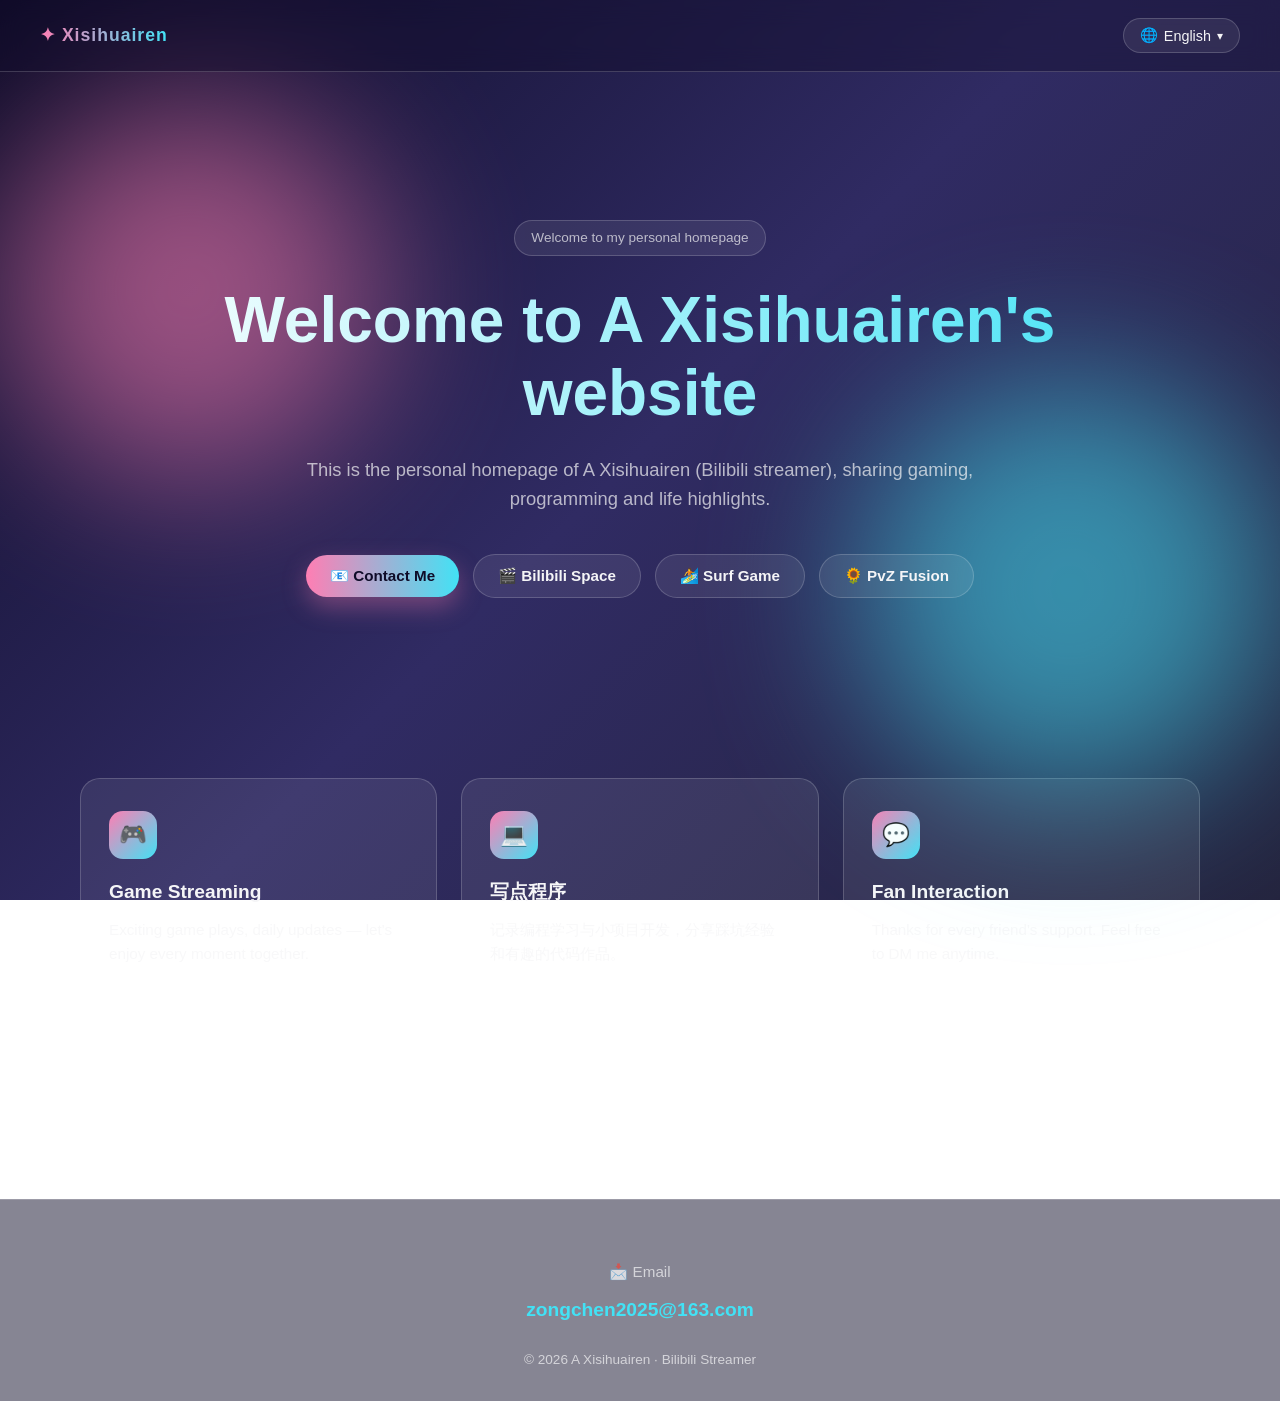
==== commit 5c48f607: "Add files via upload" ====
--- a/index.html
+++ b/index.html
@@ -1,7 +1,8 @@
-<!DOCTYPE html>
-<html lang="en" data-trae-theme="light"><head>
-<meta charset="UTF-8">
-<meta name="viewport" content="width=device-width, initial-scale=1.0">
+﻿<!DOCTYPE html>
+<html lang="en">
+<head>
+<meta charset="UTF-8" />
+<meta name="viewport" content="width=device-width, initial-scale=1.0" />
 <title>Welcome to A Xisihuairen's website</title>
 <style>
   * { box-sizing: border-box; margin: 0; padding: 0; }
@@ -30,12 +31,9 @@
     line-height: 1.6;
   }
 
-  /* 顶部导航 */
   header {
     position: fixed;
-    top: 0;
-    left: 0;
-    right: 0;
+    top: 0; left: 0; right: 0;
     padding: 18px 40px;
     display: flex;
     justify-content: space-between;
@@ -93,6 +91,7 @@
     transform: translateY(-6px);
     transition: all 0.25s ease;
     box-shadow: 0 12px 32px rgba(0, 0, 0, 0.4);
+    z-index: 110;
   }
 
   .lang-dropdown.show {
@@ -103,7 +102,6 @@
 
   .lang-dropdown button {
     width: 100%;
-    justify-content: flex-start;
     border: none;
     padding: 10px 14px;
     background: transparent;
@@ -124,7 +122,6 @@
     color: var(--accent-2);
   }
 
-  /* Hero 主区 */
   main {
     padding: 140px 40px 80px;
     max-width: 1200px;
@@ -212,8 +209,9 @@
     align-items: center;
     justify-content: center;
     gap: 8px;
-    flex: 0 0 auto;
-    min-width: 160px;
+    border: none;
+    cursor: pointer;
+    font-family: inherit;
     line-height: 1.2;
   }
 
@@ -234,7 +232,6 @@
     box-shadow: 0 14px 30px rgba(66, 226, 245, 0.35);
   }
 
-  /* 卡片区 */
   .features {
     display: grid;
     grid-template-columns: repeat(auto-fit, minmax(260px, 1fr));
@@ -269,7 +266,6 @@
   .card h3 { font-size: 1.2rem; margin-bottom: 10px; }
   .card p { color: var(--muted); font-size: 0.95rem; }
 
-  /* 页脚 */
   footer {
     margin-top: 120px;
     padding: 60px 40px 30px;
@@ -296,648 +292,9 @@
     header { padding: 14px 20px; }
     main { padding: 120px 20px 60px; }
     .hero { padding: 50px 10px 70px; }
-    .btn { min-width: 140px; }
   }
 </style>
-<script>document.documentElement.setAttribute('data-trae-theme', "light");window.__TRAE_DISABLE_LEGACY_ADD_TO_CHAT__=true;</script><style data-trae-edit-ui="true" id="trae-previewer-tools-styles">:root {
-  --trae-layer-browser-inspect-overlay: 90000;
-  --trae-layer-browser-inspect-highlight: 90010;
-  --trae-layer-browser-inspect-action: 90020;
-  --trae-layer-text-selection-action: 90030;
-  --trae-layer-edit-tooltip: 100095;
-}
-:root,
-[data-trae-theme='dark'] {
-  --trae-bg-base-default: #171717;
-  --trae-bg-menu: #222427;
-  --trae-bg-overlay-l1: rgba(255, 255, 255, 0.04);
-  --trae-bg-overlay-l2: rgba(255, 255, 255, 0.08);
-  --trae-bg-overlay-l3: rgba(255, 255, 255, 0.12);
-  --trae-bg-overlay-l4: rgba(255, 255, 255, 0.16);
-  --trae-bg-invert: #f5f9fe;
-  --trae-bg-invert-hover: #e8ecf0;
-  --trae-bg-invert-active: #dce0e4;
-  --trae-bg-invert-disabled: rgba(224, 226, 242, 0.12);
-  --trae-border-l1: #e0e2f217;
-  --trae-border-l2: rgba(255, 255, 255, 0.12);
-  --trae-border-l3: rgba(255, 255, 255, 0.08);
-  --trae-border-neutral-l3: rgba(229, 229, 229, 0.20);
-  --trae-border-brand: #6a6fff;
-  --trae-text-default: #f5f9fe;
-  --trae-text-default-hover: #f5f9fe;
-  --trae-text-default-active: #f5f9fe;
-  --trae-text-secondary: rgba(245, 249, 254, 0.5);
-  --trae-text-tertiary: rgba(245, 249, 254, 0.4);
-  --trae-text-disabled: #666b75;
-  --trae-text-onaccent: #222427;
-  --trae-icon-default: #f5f9fe;
-  --trae-icon-secondary: rgba(245, 249, 254, 0.5);
-  --trae-icon-brand: #6a6fff;
-  --trae-icon-onaccent: #222427;
-  --trae-status-success: #22c55e;
-  --trae-status-primary: #3b82f6;
-  --trae-status-primary-default: #387bff;
-  --trae-status-primary-surface-l1: rgba(53, 121, 255, 0.18);
-  --trae-status-success-default: #33c192;
-  --trae-status-success-surface-l1: rgba(0, 165, 110, 0.18);
-  --trae-status-error-default: #f65a5a;
-  --trae-status-error-surface-l1: rgba(246, 70, 70, 0.18);
-  --trae-annotation-marker-bg: #4b3fe3;
-  --trae-annotation-marker-text: #ffffff;
-  --trae-annotation-region-border: var(--trae-status-primary-default);
-  --trae-region-outside-mask-bg: rgba(0, 0, 0, 0.32);
-  --trae-annotation-rect-border: var(--trae-status-error-default);
-  --trae-annotation-arrow-anchor-bg: var(--trae-status-primary-default);
-  --trae-panel-shadow: 0px 6px 24px -1px rgba(0, 0, 0, 0.16);
-  --trae-floating-shadow: 0px 2px 8px 0px rgba(0, 0, 0, 0.2);
-  --trae-shadow-elevation-50: 0 1px 2px -1px rgba(0, 0, 0, 0.45);
-  --trae-tab-active-shadow: 0px 1px 2px -1px rgba(0, 0, 0, 0.16);
-}
-
-[data-trae-theme='light'] {
-  --trae-bg-base-default: #fafafa;
-  --trae-bg-menu: #ffffff;
-  --trae-bg-overlay-l1: rgba(0, 0, 0, 0.04);
-  --trae-bg-overlay-l2: rgba(0, 0, 0, 0.06);
-  --trae-bg-overlay-l3: rgba(0, 0, 0, 0.08);
-  --trae-bg-overlay-l4: rgba(0, 0, 0, 0.12);
-  --trae-bg-invert: #1f2328;
-  --trae-bg-invert-hover: #32383f;
-  --trae-bg-invert-active: #444d56;
-  --trae-bg-invert-disabled: rgba(115, 115, 115, 0.20);
-  --trae-border-l1: rgba(0, 0, 0, 0.1);
-  --trae-border-l2: rgba(0, 0, 0, 0.12);
-  --trae-border-l3: rgba(0, 0, 0, 0.08);
-  --trae-border-neutral-l3: rgba(115, 115, 115, 0.36);
-  --trae-border-brand: #4b3fe3;
-  --trae-text-default: #1f2328;
-  --trae-text-default-hover: #111214;
-  --trae-text-default-active: #111214;
-  --trae-text-secondary: rgba(31, 35, 40, 0.5);
-  --trae-text-tertiary: rgba(31, 35, 40, 0.4);
-  --trae-text-disabled: #a1a1a1;
-  --trae-text-onaccent: #ffffff;
-  --trae-icon-default: #1f2328;
-  --trae-icon-secondary: rgba(31, 35, 40, 0.5);
-  --trae-icon-brand: #4b3fe3;
-  --trae-icon-onaccent: #ffffff;
-  --trae-status-success: #22c55e;
-  --trae-status-primary: #3b82f6;
-  --trae-status-primary-default: #2f74ff;
-  --trae-status-primary-surface-l1: rgba(47, 116, 255, 0.12);
-  --trae-status-success-default: #15a877;
-  --trae-status-success-surface-l1: rgba(64, 176, 139, 0.12);
-  --trae-status-error-default: #e8463a;
-  --trae-status-error-surface-l1: rgba(232, 70, 58, 0.12);
-  --trae-annotation-marker-bg: #4b3fe3;
-  --trae-annotation-marker-text: #ffffff;
-  --trae-annotation-region-border: var(--trae-status-primary-default);
-  --trae-region-outside-mask-bg: rgba(0, 0, 0, 0.18);
-  --trae-annotation-rect-border: var(--trae-status-error-default);
-  --trae-annotation-arrow-anchor-bg: var(--trae-status-primary-default);
-  --trae-panel-shadow: 0px 6px 24px -1px rgba(24, 24, 24, 0.06);
-  --trae-floating-shadow: 0px 2px 8px 0px rgba(24, 24, 24, 0.2);
-  --trae-shadow-elevation-50: 0 1px 2px -1px rgba(24, 24, 24, 0.08);
-  --trae-tab-active-shadow: 0px 1px 2px -1px rgba(24, 24, 24, 0.08);
-}
-
-@keyframes trae-spin {
-  to {
-    transform: rotate(360deg);
-  }
-}
-
-.trae-edit-mode-active body *:not([data-trae-edit-ui]):not([data-trae-edit-ui] *) {
-  transition: none !important;
-  animation-play-state: paused !important;
-}
-
-.trae-browser-inspect-overlay {
-  position: fixed;
-  top: 0;
-  left: 0;
-  width: 100%;
-  height: 100%;
-  z-index: var(--trae-layer-browser-inspect-overlay);
-  pointer-events: auto;
-  background: transparent;
-}
-
-.trae-browser-inspect-highlight-box {
-  position: absolute;
-  top: 0;
-  left: 0;
-  z-index: var(--trae-layer-browser-inspect-highlight);
-  display: none;
-}
-
-.trae-browser-inspect-highlight-tag {
-  position: absolute;
-  left: 0px;
-  top: 0px;
-  height: 18px;
-  padding: 0 6px;
-  box-sizing: border-box;
-  border-radius: 4px;
-  background-color: var(--trae-status-success-default);
-  color: var(--trae-text-onaccent);
-  font-size: 12px;
-  font-weight: 400;
-  display: none;
-  align-items: center;
-  z-index: var(--trae-layer-browser-inspect-action);
-}
-
-.trae-browser-inspect-highlight-box-show {
-  display: flex;
-}
-
-.trae-browser-inspect-highlight-tag.trae-browser-inspect-highlight-box-show {
-  display: none;
-}
-
-.trae-browser-inspect-select-button.trae-browser-inspect-highlight-box-show {
-  display: block !important;
-}
-
-.trae-browser-inspect-select-button {
-  position: absolute;
-  top: 0;
-  left: 0;
-  display: none;
-  z-index: var(--trae-layer-browser-inspect-action);
-}
-
-.trae-browser-inspect-select-highlight-box {
-  background: transparent !important;
-}
-
-.trae-browser-inspect-select-highlight-box .trae-browser-inspect-highlight-tag {
-  background-color: var(--trae-status-success-default);
-}
-
-.trae-add-to-chat-card {
-  display: block;
-  overflow: hidden;
-  background: var(--trae-bg-menu);
-  border: 1px solid var(--trae-border-l1);
-  border-radius: 8px;
-  box-shadow: var(--trae-floating-shadow);
-  transition:
-    width 0.25s cubic-bezier(0.4, 0, 0.2, 1),
-    height 0.25s cubic-bezier(0.4, 0, 0.2, 1);
-}
-
-.trae-add-to-chat-content {
-  position: relative;
-  width: max-content;
-}
-
-.trae-fade-exit {
-  opacity: 0;
-  transition: opacity 0.15s ease-out;
-}
-
-.trae-fade-enter {
-  opacity: 1;
-  transition: opacity 0.2s ease-in;
-}
-
-.trae-buttons-view {
-  display: flex;
-  align-items: center;
-  gap: 0;
-  padding: 4px;
-  background: transparent;
-}
-
-.trae-action-button {
-  display: inline-flex;
-  align-items: center;
-  gap: 4px;
-  padding: 4px 8px;
-  background: transparent;
-  border: none;
-  border-radius: 4px;
-  cursor: pointer;
-  transform: none !important;
-  transition: none !important;
-  animation: none !important;
-}
-
-.trae-action-button:hover {
-  background: var(--trae-bg-overlay-l2);
-}
-
-.trae-action-button:active {
-  background: var(--trae-bg-overlay-l3);
-}
-
-.trae-action-button:focus-visible {
-  outline: 2px solid var(--trae-status-primary);
-  outline-offset: 1px;
-}
-
-.trae-action-button-icon {
-  display: flex;
-  align-items: center;
-  justify-content: center;
-  width: 16px;
-  height: 16px;
-  color: var(--trae-icon-default);
-  flex-shrink: 0;
-}
-
-.trae-action-button-title {
-  font-family: -apple-system, BlinkMacSystemFont, 'Segoe UI', Roboto, sans-serif;
-  font-size: 11px;
-  font-weight: 500;
-  line-height: 16px;
-  color: var(--trae-text-default);
-  white-space: nowrap;
-}
-
-.trae-edit-toolbar-button-active {
-  background: var(--trae-status-primary-surface-l1) !important;
-  color: var(--trae-status-primary-default) !important;
-}
-
-.trae-edit-toolbar button[data-action='alignment-dropdown']:hover,
-.trae-edit-toolbar button[data-action='text-align-dropdown']:hover,
-.trae-edit-toolbar button[data-action='font-decrease']:hover,
-.trae-edit-toolbar button[data-action='font-increase']:hover,
-.trae-edit-toolbar button[data-action^='align-']:hover {
-  border-radius: 8px;
-  background: var(--bg-bg-overlay-l1, rgba(115, 115, 115, 0.08)) !important;
-}
-
-.trae-edit-toolbar button[data-action='alignment-dropdown']:active,
-.trae-edit-toolbar button[data-action='text-align-dropdown']:active,
-.trae-edit-toolbar button[data-action='font-decrease']:active,
-.trae-edit-toolbar button[data-action='font-increase']:active,
-.trae-edit-toolbar button[data-action^='align-']:active {
-  border-radius: 8px;
-  background: var(--bg-bg-overlay-l2, rgba(115, 115, 115, 0.12)) !important;
-}
-
-.trae-comment-input {
-  background: transparent;
-  color: var(--trae-text-default);
-  caret-color: var(--trae-text-default);
-}
-
-.trae-comment-input::placeholder {
-  color: var(--trae-text-tertiary);
-}
-
-.trae-edit-panel [data-trae-tooltip] {
-  position: relative;
-}
-
-.trae-edit-panel [data-trae-tooltip]::after {
-  content: attr(data-trae-tooltip);
-  position: absolute;
-  left: 50%;
-  bottom: calc(100% + 8px);
-  z-index: var(--trae-layer-edit-tooltip);
-  padding: 6px 10px;
-  border-radius: 6px;
-  background: var(--bg-bg-invert, var(--trae-bg-invert));
-  color: var(--text-text-onaccent, var(--trae-text-onaccent));
-  box-shadow: var(--trae-floating-shadow);
-  font-family: -apple-system, BlinkMacSystemFont, 'SF Pro Text', 'PingFang SC', sans-serif;
-  font-size: 11px;
-  font-weight: 500;
-  line-height: 16px;
-  letter-spacing: 0.039px;
-  white-space: nowrap;
-  pointer-events: none;
-  box-sizing: border-box;
-  opacity: 0;
-  transform: translateX(-50%);
-  visibility: hidden;
-}
-
-.trae-edit-panel [data-trae-tooltip]::before {
-  content: '';
-  position: absolute;
-  left: 50%;
-  bottom: calc(100% + 5px);
-  z-index: var(--trae-layer-edit-tooltip);
-  width: 8px;
-  height: 4px;
-  background: var(--bg-bg-invert, var(--trae-bg-invert));
-  clip-path: polygon(0 0, 100% 0, 50% 100%);
-  transform: translateX(-50%);
-  pointer-events: none;
-  opacity: 0;
-  visibility: hidden;
-}
-
-.trae-edit-panel [data-trae-tooltip]:hover::after,
-.trae-edit-panel [data-trae-tooltip]:focus-visible::after,
-.trae-edit-panel [data-trae-tooltip]:hover::before,
-.trae-edit-panel [data-trae-tooltip]:focus-visible::before {
-  opacity: 1;
-  visibility: visible;
-}
-
-.trae-comment-btn {
-  justify-content: center;
-  cursor: pointer;
-  transition: background-color 0.15s ease;
-}
-
-.trae-comment-btn:disabled {
-  cursor: not-allowed;
-}
-
-.trae-comment-btn:focus-visible {
-  outline: 2px solid var(--trae-status-primary);
-  outline-offset: 1px;
-}
-
-.trae-comment-btn-primary {
-  background: var(--trae-bg-invert);
-  color: var(--trae-text-onaccent);
-}
-
-.trae-comment-btn-primary:hover:not(:disabled) {
-  background: var(--trae-bg-invert-hover);
-}
-
-.trae-comment-btn-primary:active:not(:disabled) {
-  background: var(--trae-bg-invert-active);
-}
-
-.trae-comment-btn-primary:disabled {
-  background: var(--trae-bg-invert-disabled);
-  color: var(--trae-text-disabled);
-}
-
-.trae-comment-btn-secondary {
-  background: var(--trae-bg-overlay-l2);
-  color: var(--trae-text-default);
-}
-
-.trae-comment-btn-secondary:hover:not(:disabled) {
-  background: var(--trae-bg-overlay-l3);
-}
-
-.trae-comment-btn-secondary:active:not(:disabled) {
-  background: var(--trae-bg-overlay-l4);
-}
-
-.trae-comment-btn-secondary:disabled {
-  background: var(--trae-bg-overlay-l2);
-  color: var(--trae-text-disabled);
-}
-
-.trae-comment-btn-text {
-  background: transparent;
-  color: var(--trae-text-default);
-}
-
-.trae-comment-btn-text:hover:not(:disabled) {
-  border-radius: 8px;
-  background: var(--bg-bg-overlay-l1, var(--trae-bg-overlay-l1));
-  color: var(--trae-text-default-hover);
-}
-
-.trae-comment-btn-text:active:not(:disabled) {
-  border-radius: 8px;
-  background: var(--trae-bg-overlay-l2);
-  color: var(--trae-text-default-active);
-}
-
-.trae-comment-btn-text:disabled {
-  background: transparent;
-  color: var(--trae-text-disabled);
-}
-
-.trae-marking-btn {
-  justify-content: center;
-}
-
-.trae-marking-btn:hover:not(:disabled) {
-  background: var(--trae-bg-overlay-l1) !important;
-}
-
-.trae-marking-btn:active:not(:disabled) {
-  background: var(--trae-bg-overlay-l2) !important;
-}
-
-.trae-marking-btn-active {
-  background: var(--trae-status-primary-surface-l1) !important;
-  color: var(--trae-status-primary-default) !important;
-}
-
-.trae-marking-btn:disabled {
-  color: var(--trae-text-disabled) !important;
-  cursor: not-allowed !important;
-}
-
-.trae-action-button-shortcut {
-  display: flex;
-  align-items: center;
-  gap: 2px;
-  color: var(--trae-icon-secondary);
-  flex-shrink: 0;
-}
-
-.trae-shortcut-container {
-  display: flex;
-  align-items: center;
-  gap: 2px;
-}
-
-.trae-shortcut-key {
-  font-family: -apple-system, BlinkMacSystemFont, 'Segoe UI', Roboto, sans-serif;
-  font-size: 11px;
-  font-weight: 500;
-  line-height: 12px;
-  color: var(--trae-icon-secondary);
-}
-
-.trae-add-to-chat-divider {
-  width: 2px;
-  height: 12px;
-  padding: 0 6px;
-  box-sizing: content-box;
-  background-clip: content-box;
-  background-color: var(--trae-border-l2);
-  flex-shrink: 0;
-}
-
-.trae-editor-view {
-  display: flex;
-  flex-direction: column;
-  width: 320px;
-  padding: 8px;
-  background: transparent;
-}
-
-.trae-editor-text-container {
-  display: flex;
-  align-items: center;
-  padding: 8px;
-  background: var(--trae-bg-overlay-l1);
-  border: 1px solid var(--trae-border-l3);
-  border-radius: 4px;
-  gap: 8px;
-}
-
-.trae-editor-textarea {
-  flex: 1;
-  padding: 0 2px;
-  border: none;
-  background: transparent;
-  font-family: -apple-system, BlinkMacSystemFont, 'Segoe UI', Roboto, sans-serif;
-  font-size: 13px;
-  font-weight: 400;
-  line-height: 20px;
-  color: var(--trae-text-default);
-  resize: none;
-  outline: none;
-  overflow-y: auto;
-  max-height: 140px;
-}
-
-.trae-editor-textarea::placeholder {
-  color: var(--trae-text-tertiary);
-}
-
-.trae-editor-action-bar {
-  display: flex;
-  align-items: center;
-  justify-content: flex-end;
-  gap: 4px;
-  max-height: 0;
-  opacity: 0;
-  overflow: hidden;
-  transition:
-    max-height 0.2s ease-out,
-    opacity 0.2s ease-out,
-    margin-top 0.2s ease-out;
-}
-
-.trae-editor-action-bar-visible {
-  max-height: 32px;
-  opacity: 1;
-  margin-top: 8px;
-}
-
-.trae-editor-cancel-button {
-  display: flex;
-  align-items: center;
-  justify-content: center;
-  height: 24px;
-  padding: 0 4px;
-  background: var(--trae-bg-overlay-l2);
-  border: none;
-  border-radius: 4px;
-  cursor: pointer;
-  transition: background-color 0.15s ease;
-}
-
-.trae-editor-cancel-button:hover {
-  background: var(--trae-bg-overlay-l3);
-}
-
-.trae-editor-cancel-button:active {
-  background: var(--trae-bg-overlay-l3);
-}
-
-.trae-editor-cancel-button:focus-visible {
-  outline: 2px solid var(--trae-status-primary);
-  outline-offset: 1px;
-}
-
-.trae-editor-cancel-text {
-  font-family: -apple-system, BlinkMacSystemFont, 'Segoe UI', Roboto, sans-serif;
-  font-size: 11px;
-  font-weight: 500;
-  line-height: 16px;
-  color: var(--trae-text-default);
-  white-space: nowrap;
-  padding: 0 4px;
-}
-
-.trae-editor-submit-button {
-  display: flex;
-  align-items: center;
-  justify-content: center;
-  height: 24px;
-  padding: 0 8px;
-  background: var(--trae-bg-invert);
-  border: none;
-  border-radius: 4px;
-  cursor: pointer;
-  transition: background-color 0.15s ease;
-}
-
-.trae-editor-submit-button:hover {
-  background: var(--trae-bg-invert-hover);
-}
-
-.trae-editor-submit-button:active {
-  background: var(--trae-bg-invert-active);
-}
-
-.trae-editor-submit-button:focus-visible {
-  outline: 2px solid var(--trae-status-primary);
-  outline-offset: 1px;
-}
-
-.trae-editor-submit-text {
-  font-family: -apple-system, BlinkMacSystemFont, 'Segoe UI', Roboto, sans-serif;
-  font-size: 11px;
-  font-weight: 500;
-  line-height: 16px;
-  color: var(--trae-text-onaccent);
-  white-space: nowrap;
-  padding: 0 4px;
-}
-
-.trae-editor-submit-icon {
-  display: flex;
-  align-items: center;
-  justify-content: center;
-  width: 12px;
-  height: 12px;
-  color: var(--trae-icon-onaccent);
-  flex-shrink: 0;
-}
-
-.trae-success-view {
-  display: flex;
-  align-items: center;
-  justify-content: center;
-  gap: 6px;
-  padding: 0 12px;
-  height: 32px;
-  white-space: nowrap;
-}
-
-.trae-success-icon {
-  display: flex;
-  align-items: center;
-  justify-content: center;
-  width: 16px;
-  height: 16px;
-  color: var(--trae-status-success);
-  flex-shrink: 0;
-}
-
-.trae-success-text {
-  font-family: -apple-system, BlinkMacSystemFont, 'Segoe UI', Roboto, sans-serif;
-  font-size: 12px;
-  font-weight: 400;
-  line-height: 18px;
-  color: var(--trae-text-default);
-  user-select: none;
-}
-</style></head>
+</head>
 <body>
 
 <header>
@@ -963,11 +320,14 @@
   <section class="hero">
     <div class="tag" data-x="tag">Welcome to my personal homepage</div>
     <h1 data-x="title">Welcome to A Xisihuairen's website</h1>
-    <p class="lead" data-x="subtitle">This is the personal homepage of A Xisihuairen (Bilibili streamer), sharing gaming, music and life highlights.</p>
+    <p class="lead" data-x="subtitle">
+      This is the personal homepage of A Xisihuairen (Bilibili streamer), sharing gaming, programming and life highlights.
+    </p>
     <div class="cta">
       <a href="#contact" class="btn btn-primary" data-x="cta1">📧 Contact Me</a>
       <a href="https://space.bilibili.com/" target="_blank" class="btn btn-secondary" data-x="cta2">🎬 Bilibili Space</a>
-      <a href="top/surf.html" class="btn btn-secondary" data-x="cta3">🏄 Surf Game</a>
+      <a href="surf.html" class="btn btn-secondary" data-x="cta3">🏄 Surf Game</a>
+      <a href="pz.html" class="btn btn-secondary" data-x="cta4">🌻 PvZ Fusion</a>
     </div>
   </section>
 
@@ -978,19 +338,14 @@
       <p data-x="f1d">Exciting game plays, daily updates — let's enjoy every moment together.</p>
     </div>
     <div class="card">
-      <div class="icon">🎵</div>
-      <h3 data-x="f2t">Music Sharing</h3>
-      <p data-x="f2d">I love music, occasionally do covers, capturing life's warmth through melodies.</p>
-    </div>
-    <div class="card">
-      <div class="icon">🎬</div>
-      <h3 data-x="f3t">Daily Vlog</h3>
-      <p data-x="f3d">Documenting my authentic self, sharing fun stories and behind-the-scenes moments.</p>
+      <div class="icon">💻</div>
+      <h3 data-x="f2t">写点程序</h3>
+      <p data-x="f2d">记录编程学习与小项目开发，分享踩坑经验和有趣的代码作品。</p>
     </div>
     <div class="card">
       <div class="icon">💬</div>
-      <h3 data-x="f4t">Fan Interaction</h3>
-      <p data-x="f4d">Thanks for every friend's support. Feel free to DM me anytime.</p>
+      <h3 data-x="f3t">Fan Interaction</h3>
+      <p data-x="f3d">Thanks for every friend's support. Feel free to DM me anytime.</p>
     </div>
   </section>
 </main>
@@ -1002,18 +357,17 @@
 </footer>
 
 <script>
-  // 默认英文文案
   const DEFAULT_TEXT = {
     tag: "Welcome to my personal homepage",
     title: "Welcome to A Xisihuairen's website",
-    subtitle: "This is the personal homepage of A Xisihuairen (Bilibili streamer), sharing gaming, music and life highlights.",
+    subtitle: "This is the personal homepage of A Xisihuairen (Bilibili streamer), sharing gaming, programming and life highlights.",
     cta1: "📧 Contact Me",
     cta2: "🎬 Bilibili Space",
     cta3: "🏄 Surf Game",
+    cta4: "🌻 PvZ Fusion",
     f1t: "Game Streaming", f1d: "Exciting game plays, daily updates — let's enjoy every moment together.",
-    f2t: "Music Sharing", f2d: "I love music, occasionally do covers, capturing life's warmth through melodies.",
-    f3t: "Daily Vlog", f3d: "Documenting my authentic self, sharing fun stories and behind-the-scenes moments.",
-    f4t: "Fan Interaction", f4d: "Thanks for every friend's support. Feel free to DM me anytime.",
+    f2t: "写点程序", f2d: "记录编程学习与小项目开发，分享踩坑经验和有趣的代码作品。",
+    f3t: "Fan Interaction", f3d: "Thanks for every friend's support. Feel free to DM me anytime.",
     emailLabel: "📩 Email"
   };
 
@@ -1022,74 +376,72 @@
     zh: {
       tag: "欢迎来到我的个人主页",
       title: "欢迎来到阿西四坏人的个人网站",
-      subtitle: "这里是阿西四坏人（B站主播）的个人主页，分享游戏、音乐与生活的精彩瞬间。",
+      subtitle: "这里是阿西四坏人（B站主播）的个人主页，分享游戏、编程与生活的精彩瞬间。",
       cta1: "📧 联系我",
       cta2: "🎬 B站空间",
       cta3: "🏄 玩冲浪游戏",
+      cta4: "🌻 PvZ融合版",
       f1t: "游戏直播", f1d: "精彩游戏实况，每日更新，一起畅玩每一个瞬间。",
-      f2t: "音乐分享", f2d: "热爱音乐，偶尔翻唱，用旋律记录生活的温度。",
-      f3t: "日常 Vlog", f3d: "记录真实的自己，分享有趣的故事与幕后花絮。",
-      f4t: "粉丝互动", f4d: "感谢每一位小伙伴的支持，欢迎私信与我交流。",
+      f2t: "写点程序", f2d: "记录编程学习与小项目开发，分享踩坑经验和有趣的代码作品。",
+      f3t: "粉丝互动", f3d: "感谢每一位小伙伴的支持，欢迎私信与我交流。",
       emailLabel: "📩 邮箱"
     },
     jp: {
       tag: "ホームページへようこそ",
       title: "A Xisihuairenのウェブサイトへようこそ",
-      subtitle: "こちらは阿西四坏人（Bilibili配信者）のホームページです。ゲーム・音楽・日常をシェアします。",
+      subtitle: "こちらは阿西四坏人（Bilibili配信者）のホームページです。ゲーム・プログラミング・日常をシェアします。",
       cta1: "📧 お問い合わせ",
       cta2: "🎬 Bilibiliスペース",
       cta3: "🏄 サーフゲーム",
+      cta4: "🌻 PvZ融合版",
       f1t: "ゲーム配信", f1d: "毎日更新の熱いゲーム実況、一緒に楽しみましょう。",
-      f2t: "音楽シェア", f2d: "音楽が大好きで、時々カバーもします。メロディで日常を記録。",
-      f3t: "日常Vlog", f3d: "ありのままの自分を記録。楽しいエピソードや裏話も。",
-      f4t: "ファン交流", f4d: "応援ありがとう！お気軽にDMください。",
+      f2t: "コーディング", f2d: "プログラミング学習と小規模プロジェクトの開発、面白い作品をシェアします。",
+      f3t: "ファン交流", f3d: "応援ありがとう！お気軽にDMください。",
       emailLabel: "📩 メール"
     },
     kr: {
       tag: "개인 홈페이지에 오신 것을 환영합니다",
       title: "A Xisihuairen의 웹사이트에 오신 것을 환영합니다",
-      subtitle: "아시사후아이렌(Bilibili 스트리머)의 개인 홈페이지입니다. 게임, 음악, 일상을 공유합니다.",
+      subtitle: "아시사후아이렌(Bilibili 스트리머)의 개인 홈페이지입니다. 게임, 프로그래밍, 일상을 공유합니다.",
       cta1: "📧 연락하기",
       cta2: "🎬 Bilibili 스페이스",
       cta3: "🏄 서핑 게임",
+      cta4: "🌻 PvZ 퓨전",
       f1t: "게임 방송", f1d: "매일 업데이트되는 짜릿한 게임 플레이, 함께 즐겨요!",
-      f2t: "음악 공유", f2d: "음악을 사랑하고 가끔 커버도 합니다. 멜로디로 일상을 기록.",
-      f3t: "일상 Vlog", f3d: "진솔한 일상과 재미있는 이야기, 비하인드를 공유합니다.",
-      f4t: "팬 소통", f4d: "응원해 주셔서 감사합니다! 언제든 DM 주세요.",
+      f2t: "코딩", f2d: "프로그래밍 학습과 작은 프로젝트 개발, 재미있는 코드 작품을 공유합니다.",
+      f3t: "팬 소통", f3d: "응원해 주셔서 감사합니다! 언제든 DM 주세요.",
       emailLabel: "📩 이메일"
     },
     es: {
       tag: "Bienvenido a mi página personal",
       title: "Bienvenido al sitio web de A Xisihuairen",
-      subtitle: "Esta es la página personal de A Xisihuairen (streamer de Bilibili), compartiendo juegos, música y momentos destacados.",
+      subtitle: "Esta es la página personal de A Xisihuairen (streamer de Bilibili), compartiendo juegos, programación y momentos destacados.",
       cta1: "📧 Contáctame",
       cta2: "🎬 Espacio Bilibili",
       cta3: "🏄 Juego de Surf",
+      cta4: "🌻 PvZ Fusion",
       f1t: "Streaming de juegos", f1d: "Partidas emocionantes, actualizadas a diario — disfrutemos juntos.",
-      f2t: "Compartir música", f2d: "Me encanta la música, a veces hago covers, capturando la vida en melodías.",
-      f3t: "Vlog diario", f3d: "Documento mi yo auténtico, comparto historias divertidas y momentos detrás de cámaras.",
-      f4t: "Interacción con fans", f4d: "¡Gracias por su apoyo! No duden en escribirme.",
+      f2t: "Programando", f2d: "Aprendizaje de programación y pequeños proyectos, compartiendo errores y obras divertidas.",
+      f3t: "Interacción con fans", f3d: "¡Gracias por su apoyo! No duden en escribirme.",
       emailLabel: "📩 Correo"
     },
     fr: {
       tag: "Bienvenue sur ma page personnelle",
       title: "Bienvenue sur le site web de A Xisihuairen",
-      subtitle: "Voici la page personnelle de A Xisihuairen (streameur Bilibili), partageant jeux, musique et moments de vie.",
+      subtitle: "Voici la page personnelle de A Xisihuairen (streameur Bilibili), partageant jeux, programmation et moments de vie.",
       cta1: "📧 Me contacter",
       cta2: "🎬 Espace Bilibili",
       cta3: "🏄 Jeu de Surf",
+      cta4: "🌻 PvZ Fusion",
       f1t: "Streaming de jeux", f1d: "Des parties passionnantes, mises à jour chaque jour — profitons ensemble.",
-      f2t: "Partage musical", f2d: "J'adore la musique, je fais parfois des reprises, la vie en mélodies.",
-      f3t: "Vlog quotidien", f3d: "Je documente mon authenticité, partage histoires amusantes et coulisses.",
-      f4t: "Interaction avec les fans", f4d: "Merci pour votre soutien ! N'hésitez pas à m'écrire.",
+      f2t: "Je code", f2d: "Apprentissage de la programmation et petits projets, partage d'erreurs et œuvres amusantes.",
+      f3t: "Interaction avec les fans", f3d: "Merci pour votre soutien ! N'hésitez pas à m'écrire.",
       emailLabel: "📩 Email"
     }
   };
 
   const langLabels = { en: "English", zh: "中文", jp: "日本語", kr: "한국어", es: "Español", fr: "Français" };
 
-  // 关键：先强制把所有 data-x 元素内容还原为默认英文
-  // 即使有预览脚本后面再次运行覆盖，我们的二次注入也会跑在 DOMContentLoaded 之后
   function restoreDefaults() {
     document.querySelectorAll("[data-x]").forEach(el => {
       const k = el.getAttribute("data-x");
@@ -1145,8 +497,6 @@
     });
   });
 
-  // 防御性兜底：即使 DOMContentLoaded 之前有脚本改写了文本，
-  // load 阶段和 100ms 后都再重新应用一次用户选择的语言
   window.addEventListener("load", () => {
     try {
       const saved = localStorage.getItem("x_lang") || "en";
@@ -1161,24 +511,5 @@
   }, 250);
 </script>
 
-
-
-<div data-trae-edit-ui="true"><div data-trae-edit-ui="true" class="trae-browser-inspect-highlight-tag"></div><div data-trae-edit-ui="true" class="trae-browser-inspect-highlight-tag"></div><div data-trae-edit-ui="true" class="trae-browser-inspect-highlight-box"></div><div data-trae-edit-ui="true" class="trae-browser-inspect-highlight-box trae-browser-inspect-select-highlight-box"></div><div data-trae-edit-ui="true" class="trae-add-to-chat-card trae-browser-inspect-select-button" style="display: none;"><div data-trae-edit-ui="true" class="trae-add-to-chat-content"><div data-trae-edit-ui="true" class="trae-buttons-view"><button data-trae-edit-ui="true" type="button" class="trae-action-button"><span data-trae-edit-ui="true" class="trae-action-button-icon"><svg xmlns="http://www.w3.org/2000/svg" width="16" height="16" viewBox="0 0 16 16" fill="none">
-    <path d="M14.3332 8.0013C14.3332 11.3346 11.8702 13.3346 7.99984 13.3346C6.8331 13.3346 5.60267 13.2116 4.56857 12.668C4.56857 12.668 3.07391 13.7639 1.6665 13.0972C2.70858 11.7228 2.44754 10.7933 2.38257 10.6161C2.37481 10.595 2.36622 10.576 2.35754 10.5552C2.26265 10.3277 1.6665 8.86419 1.6665 8.0013C1.6665 4.66797 4.12947 2.66797 7.99984 2.66797" stroke="currentColor" stroke-width="1.2" stroke-linecap="round"></path>
-    <path d="M5.99951 7.41797C6.32157 7.41797 6.58332 7.67896 6.5835 8.00098C6.5835 8.32314 6.32168 8.58496 5.99951 8.58496C5.6775 8.58479 5.4165 8.32303 5.4165 8.00098C5.41668 7.67907 5.6776 7.41814 5.99951 7.41797ZM9.99951 7.41797C10.3216 7.41797 10.5833 7.67896 10.5835 8.00098C10.5835 8.32314 10.3217 8.58496 9.99951 8.58496C9.6775 8.58479 9.4165 8.32303 9.4165 8.00098C9.41668 7.67907 9.6776 7.41814 9.99951 7.41797Z" fill="currentColor" stroke="currentColor" stroke-width="0.5" stroke-linecap="square"></path>
-    <path d="M15.001 4L13 3L12 1L11 3L9 4L11 5L12 7L13 5L15.001 4Z" fill="currentColor"></path>
-  </svg></span><span data-trae-edit-ui="true" class="trae-action-button-title" data-i18n="commentToChat">添加评论到对话</span><span data-trae-edit-ui="true" class="trae-action-button-shortcut"><span data-trae-edit-ui="true" class="trae-shortcut-container"><span data-trae-edit-ui="true" class="trae-shortcut-key">Ctrl</span><span data-trae-edit-ui="true" class="trae-shortcut-key">J</span></span></span></button><div data-trae-edit-ui="true" class="trae-add-to-chat-divider"></div><button data-trae-edit-ui="true" type="button" class="trae-action-button"><span data-trae-edit-ui="true" class="trae-action-button-icon"><svg xmlns="http://www.w3.org/2000/svg" width="16" height="16" viewBox="0 0 16 16" fill="none">
-    <path d="M14.3333 8.0013C14.3333 4.66797 11.8703 2.66797 7.99996 2.66797C4.12959 2.66797 1.66663 4.66797 1.66663 8.0013C1.66663 8.86419 2.26277 10.3277 2.35767 10.5552C2.36634 10.576 2.37493 10.595 2.38269 10.6161C2.44766 10.7933 2.7087 11.7228 1.66663 13.0972C3.07403 13.7639 4.5687 12.668 4.5687 12.668C5.60279 13.2116 6.83323 13.3346 7.99996 13.3346C11.8703 13.3346 14.3333 11.3346 14.3333 8.0013Z" stroke="currentColor" stroke-width="1.2" stroke-linecap="square"></path>
-    <path d="M4.99963 7.41797C5.32169 7.41797 5.58344 7.67896 5.58362 8.00098C5.58362 8.32314 5.3218 8.58496 4.99963 8.58496C4.67762 8.58479 4.41663 8.32303 4.41663 8.00098C4.4168 7.67907 4.67773 7.41814 4.99963 7.41797ZM7.99963 7.41797C8.32169 7.41797 8.58344 7.67896 8.58362 8.00098C8.58362 8.32314 8.3218 8.58496 7.99963 8.58496C7.67762 8.58479 7.41663 8.32303 7.41663 8.00098C7.4168 7.67907 7.67773 7.41814 7.99963 7.41797ZM10.9996 7.41797C11.3217 7.41797 11.5834 7.67896 11.5836 8.00098C11.5836 8.32314 11.3218 8.58496 10.9996 8.58496C10.6776 8.58479 10.4166 8.32303 10.4166 8.00098C10.4168 7.67907 10.6777 7.41814 10.9996 7.41797Z" fill="currentColor" stroke="currentColor" stroke-width="0.5" stroke-linecap="square"></path>
-  </svg></span><span data-trae-edit-ui="true" class="trae-action-button-title" data-i18n="addToChat">添加到对话</span><span data-trae-edit-ui="true" class="trae-action-button-shortcut"><span data-trae-edit-ui="true" class="trae-shortcut-container"><svg xmlns="http://www.w3.org/2000/svg" width="12" height="12" viewBox="0 0 12 12" fill="none">
-    <path d="M9.5 3V6.5C9.5 7.05228 9.05228 7.5 8.5 7.5H3M3 7.5L5 5.5M3 7.5L5 9.5" stroke="currentColor" stroke-width="1" stroke-linecap="round" stroke-linejoin="round"></path>
-  </svg></span></span></button></div></div></div><div data-trae-edit-ui="true" class="trae-browser-inspect-overlay" style="display: none;"></div></div><div data-trae-edit-ui="true" class="trae-add-to-chat-card" style="display: none; position: fixed; z-index: 90030;"><div data-trae-edit-ui="true" class="trae-add-to-chat-content"><div data-trae-edit-ui="true" class="trae-buttons-view"><button data-trae-edit-ui="true" type="button" class="trae-action-button"><span data-trae-edit-ui="true" class="trae-action-button-icon"><svg xmlns="http://www.w3.org/2000/svg" width="16" height="16" viewBox="0 0 16 16" fill="none">
-    <path d="M14.3332 8.0013C14.3332 11.3346 11.8702 13.3346 7.99984 13.3346C6.8331 13.3346 5.60267 13.2116 4.56857 12.668C4.56857 12.668 3.07391 13.7639 1.6665 13.0972C2.70858 11.7228 2.44754 10.7933 2.38257 10.6161C2.37481 10.595 2.36622 10.576 2.35754 10.5552C2.26265 10.3277 1.6665 8.86419 1.6665 8.0013C1.6665 4.66797 4.12947 2.66797 7.99984 2.66797" stroke="currentColor" stroke-width="1.2" stroke-linecap="round"></path>
-    <path d="M5.99951 7.41797C6.32157 7.41797 6.58332 7.67896 6.5835 8.00098C6.5835 8.32314 6.32168 8.58496 5.99951 8.58496C5.6775 8.58479 5.4165 8.32303 5.4165 8.00098C5.41668 7.67907 5.6776 7.41814 5.99951 7.41797ZM9.99951 7.41797C10.3216 7.41797 10.5833 7.67896 10.5835 8.00098C10.5835 8.32314 10.3217 8.58496 9.99951 8.58496C9.6775 8.58479 9.4165 8.32303 9.4165 8.00098C9.41668 7.67907 9.6776 7.41814 9.99951 7.41797Z" fill="currentColor" stroke="currentColor" stroke-width="0.5" stroke-linecap="square"></path>
-    <path d="M15.001 4L13 3L12 1L11 3L9 4L11 5L12 7L13 5L15.001 4Z" fill="currentColor"></path>
-  </svg></span><span data-trae-edit-ui="true" class="trae-action-button-title" data-i18n="commentToChat">添加评论到对话</span><span data-trae-edit-ui="true" class="trae-action-button-shortcut"><span data-trae-edit-ui="true" class="trae-shortcut-container"><span data-trae-edit-ui="true" class="trae-shortcut-key">Ctrl</span><span data-trae-edit-ui="true" class="trae-shortcut-key">J</span></span></span></button><div data-trae-edit-ui="true" class="trae-add-to-chat-divider"></div><button data-trae-edit-ui="true" type="button" class="trae-action-button"><span data-trae-edit-ui="true" class="trae-action-button-icon"><svg xmlns="http://www.w3.org/2000/svg" width="16" height="16" viewBox="0 0 16 16" fill="none">
-    <path d="M14.3333 8.0013C14.3333 4.66797 11.8703 2.66797 7.99996 2.66797C4.12959 2.66797 1.66663 4.66797 1.66663 8.0013C1.66663 8.86419 2.26277 10.3277 2.35767 10.5552C2.36634 10.576 2.37493 10.595 2.38269 10.6161C2.44766 10.7933 2.7087 11.7228 1.66663 13.0972C3.07403 13.7639 4.5687 12.668 4.5687 12.668C5.60279 13.2116 6.83323 13.3346 7.99996 13.3346C11.8703 13.3346 14.3333 11.3346 14.3333 8.0013Z" stroke="currentColor" stroke-width="1.2" stroke-linecap="square"></path>
-    <path d="M4.99963 7.41797C5.32169 7.41797 5.58344 7.67896 5.58362 8.00098C5.58362 8.32314 5.3218 8.58496 4.99963 8.58496C4.67762 8.58479 4.41663 8.32303 4.41663 8.00098C4.4168 7.67907 4.67773 7.41814 4.99963 7.41797ZM7.99963 7.41797C8.32169 7.41797 8.58344 7.67896 8.58362 8.00098C8.58362 8.32314 8.3218 8.58496 7.99963 8.58496C7.67762 8.58479 7.41663 8.32303 7.41663 8.00098C7.4168 7.67907 7.67773 7.41814 7.99963 7.41797ZM10.9996 7.41797C11.3217 7.41797 11.5834 7.67896 11.5836 8.00098C11.5836 8.32314 11.3218 8.58496 10.9996 8.58496C10.6776 8.58479 10.4166 8.32303 10.4166 8.00098C10.4168 7.67907 10.6777 7.41814 10.9996 7.41797Z" fill="currentColor" stroke="currentColor" stroke-width="0.5" stroke-linecap="square"></path>
-  </svg></span><span data-trae-edit-ui="true" class="trae-action-button-title" data-i18n="addToChat">添加到对话</span><span data-trae-edit-ui="true" class="trae-action-button-shortcut"><span data-trae-edit-ui="true" class="trae-shortcut-container"><svg xmlns="http://www.w3.org/2000/svg" width="12" height="12" viewBox="0 0 12 12" fill="none">
-    <path d="M9.5 3V6.5C9.5 7.05228 9.05228 7.5 8.5 7.5H3M3 7.5L5 5.5M3 7.5L5 9.5" stroke="currentColor" stroke-width="1" stroke-linecap="round" stroke-linejoin="round"></path>
-  </svg></span></span></button></div></div></div></body></html>+</body>
+</html>
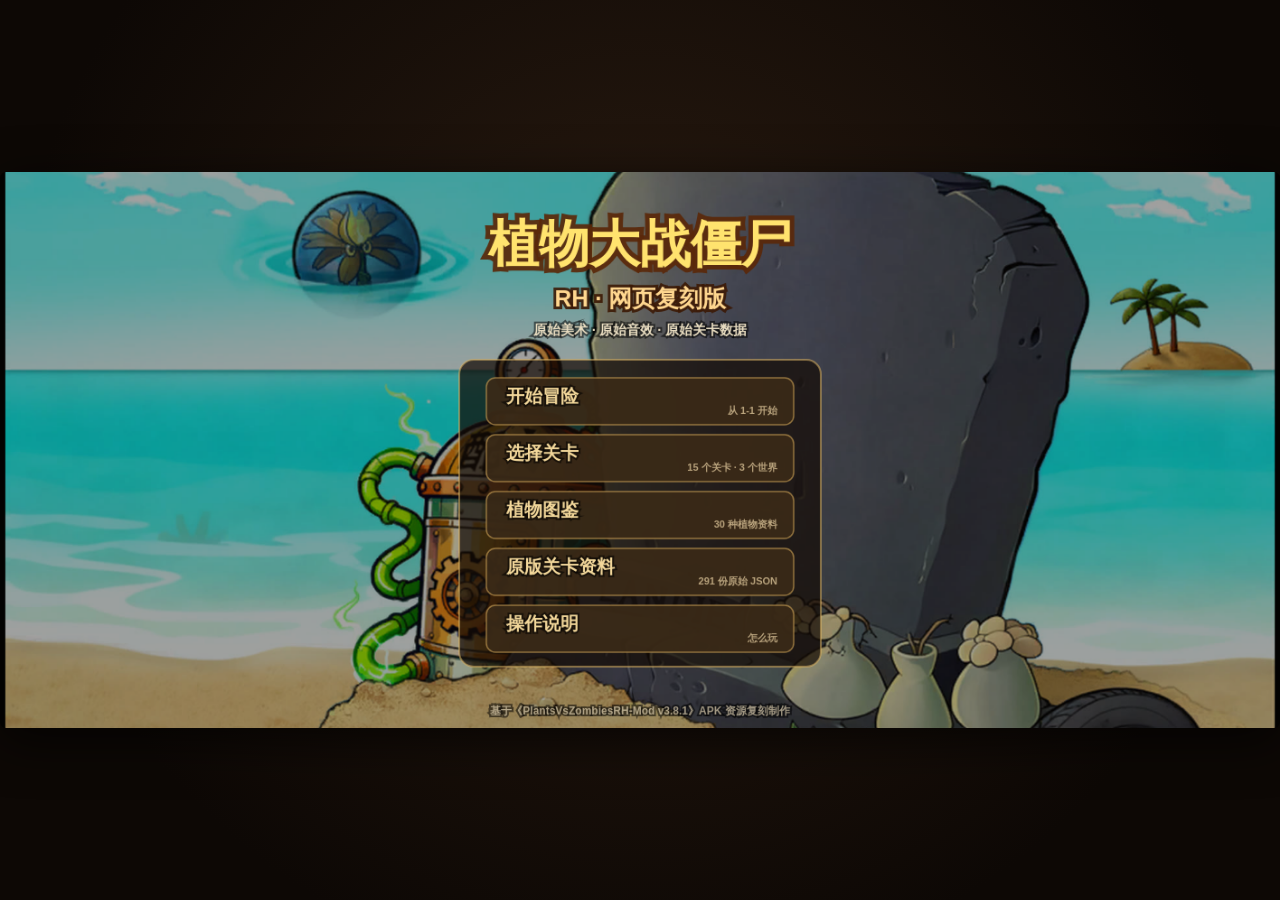
==== commit 1fed3e2c: "Add files via upload" ====
--- a/index.html
+++ b/index.html
@@ -1,515 +1,23 @@
-﻿<!DOCTYPE html>
-<html lang="en">
+<!DOCTYPE html>
+<html lang="zh-CN">
 <head>
-<meta charset="UTF-8" />
-<meta name="viewport" content="width=device-width, initial-scale=1.0" />
-<title>Welcome to A Xisihuairen's website</title>
-<style>
-  * { box-sizing: border-box; margin: 0; padding: 0; }
-
-  :root {
-    --bg-1: #0f0c29;
-    --bg-2: #302b63;
-    --bg-3: #24243e;
-    --accent: #ff7eb3;
-    --accent-2: #42e2f5;
-    --text: #f5f5f7;
-    --muted: rgba(245, 245, 247, 0.7);
-    --card: rgba(255, 255, 255, 0.08);
-    --border: rgba(255, 255, 255, 0.18);
-  }
-
-  html { scroll-behavior: smooth; }
-
-  body {
-    font-family: "Segoe UI", "PingFang SC", "Microsoft YaHei", Roboto, sans-serif;
-    color: var(--text);
-    background: linear-gradient(135deg, var(--bg-1), var(--bg-2), var(--bg-3));
-    background-attachment: fixed;
-    min-height: 100vh;
-    overflow-x: hidden;
-    line-height: 1.6;
-  }
-
-  header {
-    position: fixed;
-    top: 0; left: 0; right: 0;
-    padding: 18px 40px;
-    display: flex;
-    justify-content: space-between;
-    align-items: center;
-    backdrop-filter: blur(12px);
-    -webkit-backdrop-filter: blur(12px);
-    background: rgba(15, 12, 41, 0.4);
-    border-bottom: 1px solid var(--border);
-    z-index: 100;
-  }
-
-  .logo {
-    font-weight: 700;
-    font-size: 1.1rem;
-    letter-spacing: 1px;
-    background: linear-gradient(90deg, var(--accent), var(--accent-2));
-    -webkit-background-clip: text;
-    background-clip: text;
-    color: transparent;
-  }
-
-  .lang-switch { position: relative; }
-
-  .lang-switch > button {
-    background: var(--card);
-    color: var(--text);
-    border: 1px solid var(--border);
-    padding: 8px 16px;
-    border-radius: 999px;
-    cursor: pointer;
-    font-size: 0.9rem;
-    transition: all 0.3s ease;
-    display: flex;
-    align-items: center;
-    gap: 6px;
-  }
-
-  .lang-switch > button:hover {
-    background: rgba(255, 255, 255, 0.15);
-    border-color: var(--accent-2);
-  }
-
-  .lang-dropdown {
-    position: absolute;
-    top: calc(100% + 10px);
-    right: 0;
-    min-width: 160px;
-    background: rgba(15, 12, 41, 0.95);
-    backdrop-filter: blur(14px);
-    border: 1px solid var(--border);
-    border-radius: 14px;
-    padding: 8px;
-    opacity: 0;
-    visibility: hidden;
-    transform: translateY(-6px);
-    transition: all 0.25s ease;
-    box-shadow: 0 12px 32px rgba(0, 0, 0, 0.4);
-    z-index: 110;
-  }
-
-  .lang-dropdown.show {
-    opacity: 1;
-    visibility: visible;
-    transform: translateY(0);
-  }
-
-  .lang-dropdown button {
-    width: 100%;
-    border: none;
-    padding: 10px 14px;
-    background: transparent;
-    border-radius: 8px;
-    text-align: left;
-    color: var(--text);
-    font-size: 0.9rem;
-    display: flex;
-    align-items: center;
-    gap: 8px;
-    cursor: pointer;
-  }
-
-  .lang-dropdown button:hover { background: rgba(255, 255, 255, 0.1); }
-
-  .lang-dropdown button.active {
-    background: linear-gradient(90deg, rgba(255, 126, 179, 0.25), rgba(66, 226, 245, 0.25));
-    color: var(--accent-2);
-  }
-
-  main {
-    padding: 140px 40px 80px;
-    max-width: 1200px;
-    margin: 0 auto;
-  }
-
-  .hero {
-    text-align: center;
-    padding: 80px 20px 100px;
-    position: relative;
-  }
-
-  .hero::before,
-  .hero::after {
-    content: "";
-    position: absolute;
-    border-radius: 50%;
-    filter: blur(80px);
-    opacity: 0.55;
-    z-index: 0;
-  }
-  .hero::before {
-    width: 380px; height: 380px;
-    background: var(--accent);
-    top: -40px; left: -80px;
-  }
-  .hero::after {
-    width: 420px; height: 420px;
-    background: var(--accent-2);
-    bottom: -100px; right: -80px;
-  }
-
-  .hero > * { position: relative; z-index: 1; }
-
-  .tag {
-    display: inline-block;
-    padding: 6px 16px;
-    border: 1px solid var(--border);
-    border-radius: 999px;
-    background: var(--card);
-    font-size: 0.85rem;
-    color: var(--muted);
-    margin-bottom: 28px;
-  }
-
-  .hero h1 {
-    font-size: clamp(2rem, 5vw, 4rem);
-    font-weight: 800;
-    line-height: 1.15;
-    margin-bottom: 24px;
-    background: linear-gradient(90deg, #fff, var(--accent-2));
-    -webkit-background-clip: text;
-    background-clip: text;
-    color: transparent;
-    animation: fadeUp 0.9s ease both;
-  }
-
-  .hero p.lead {
-    font-size: 1.15rem;
-    color: var(--muted);
-    max-width: 720px;
-    margin: 0 auto 40px;
-    animation: fadeUp 1s ease both 0.15s;
-  }
-
-  .cta {
-    display: flex;
-    flex-wrap: wrap;
-    gap: 14px;
-    justify-content: center;
-    align-items: center;
-    animation: fadeUp 1.1s ease both 0.3s;
-    max-width: 720px;
-    margin: 0 auto;
-  }
-
-  .btn {
-    padding: 12px 24px;
-    border-radius: 999px;
-    text-decoration: none;
-    font-weight: 600;
-    font-size: 0.95rem;
-    transition: transform 0.25s ease, box-shadow 0.25s ease;
-    display: inline-flex;
-    align-items: center;
-    justify-content: center;
-    gap: 8px;
-    border: none;
-    cursor: pointer;
-    font-family: inherit;
-    line-height: 1.2;
-  }
-
-  .btn-primary {
-    background: linear-gradient(90deg, var(--accent), var(--accent-2));
-    color: #0f0c29;
-    box-shadow: 0 10px 24px rgba(255, 126, 179, 0.35);
-  }
-
-  .btn-secondary {
-    background: var(--card);
-    color: var(--text);
-    border: 1px solid var(--border);
-  }
-
-  .btn:hover {
-    transform: translateY(-3px);
-    box-shadow: 0 14px 30px rgba(66, 226, 245, 0.35);
-  }
-
-  .features {
-    display: grid;
-    grid-template-columns: repeat(auto-fit, minmax(260px, 1fr));
-    gap: 24px;
-    margin-top: 80px;
-  }
-
-  .card {
-    background: var(--card);
-    border: 1px solid var(--border);
-    border-radius: 20px;
-    padding: 32px 28px;
-    transition: transform 0.3s ease, border-color 0.3s ease, background 0.3s ease;
-  }
-
-  .card:hover {
-    transform: translateY(-6px);
-    border-color: var(--accent-2);
-    background: rgba(255, 255, 255, 0.12);
-  }
-
-  .card .icon {
-    width: 48px; height: 48px;
-    border-radius: 14px;
-    display: flex; align-items: center; justify-content: center;
-    background: linear-gradient(135deg, var(--accent), var(--accent-2));
-    color: #0f0c29;
-    font-size: 1.4rem;
-    margin-bottom: 18px;
-  }
-
-  .card h3 { font-size: 1.2rem; margin-bottom: 10px; }
-  .card p { color: var(--muted); font-size: 0.95rem; }
-
-  footer {
-    margin-top: 120px;
-    padding: 60px 40px 30px;
-    border-top: 1px solid var(--border);
-    background: rgba(15, 12, 41, 0.5);
-    text-align: center;
-  }
-
-  footer .email-label { color: var(--muted); margin-bottom: 10px; font-size: 0.95rem; }
-  footer .email {
-    font-size: 1.2rem; font-weight: 600;
-    color: var(--accent-2); text-decoration: none;
-    transition: color 0.25s;
-  }
-  footer .email:hover { color: var(--accent); }
-  footer .copyright { margin-top: 24px; color: var(--muted); font-size: 0.85rem; }
-
-  @keyframes fadeUp {
-    from { opacity: 0; transform: translateY(20px); }
-    to   { opacity: 1; transform: translateY(0); }
-  }
-
-  @media (max-width: 600px) {
-    header { padding: 14px 20px; }
-    main { padding: 120px 20px 60px; }
-    .hero { padding: 50px 10px 70px; }
-  }
-</style>
+<meta charset="utf-8">
+<meta name="viewport" content="width=device-width, initial-scale=1, maximum-scale=1, user-scalable=no">
+<title>植物大战僵尸 RH · 网页复刻版</title>
+<link rel="stylesheet" href="style.css">
 </head>
 <body>
-
-<header>
-  <div class="logo">✦ Xisihuairen</div>
-  <div class="lang-switch">
-    <button id="langBtn">
-      <span>🌐</span>
-      <span id="currentLang">English</span>
-      <span style="font-size: 0.75rem;">▾</span>
-    </button>
-    <div class="lang-dropdown" id="langDropdown">
-      <button data-lang="en" class="active">🇺🇸 English</button>
-      <button data-lang="zh">🇨🇳 中文</button>
-      <button data-lang="jp">🇯🇵 日本語</button>
-      <button data-lang="kr">🇰🇷 한국어</button>
-      <button data-lang="es">🇪🇸 Español</button>
-      <button data-lang="fr">🇫🇷 Français</button>
+  <div id="stage">
+    <canvas id="game" width="1416" height="616"></canvas>
+    <div id="loading"><div class="load-inner"><div class="load-title">植物大战僵尸 RH</div><div class="load-sub">正在读取资源…</div><div class="bar"><i></i></div></div></div>
+    <div id="overlay" class="hidden">
+      <div class="panel">
+        <button id="panelClose" title="关闭">×</button>
+        <div id="panelContent"></div>
+      </div>
     </div>
   </div>
-</header>
-
-<main>
-  <section class="hero">
-    <div class="tag" data-x="tag">Welcome to my personal homepage</div>
-    <h1 data-x="title">Welcome to A Xisihuairen's website</h1>
-    <p class="lead" data-x="subtitle">
-      This is the personal homepage of A Xisihuairen (Bilibili streamer), sharing gaming, programming and life highlights.
-    </p>
-    <div class="cta">
-      <a href="#contact" class="btn btn-primary" data-x="cta1">📧 Contact Me</a>
-      <a href="https://space.bilibili.com/" target="_blank" class="btn btn-secondary" data-x="cta2">🎬 Bilibili Space</a>
-      <a href="surf.html" class="btn btn-secondary" data-x="cta3">🏄 Surf Game</a>
-      <a href="pz.html" class="btn btn-secondary" data-x="cta4">🌻 PvZ Fusion</a>
-    </div>
-  </section>
-
-  <section class="features">
-    <div class="card">
-      <div class="icon">🎮</div>
-      <h3 data-x="f1t">Game Streaming</h3>
-      <p data-x="f1d">Exciting game plays, daily updates — let's enjoy every moment together.</p>
-    </div>
-    <div class="card">
-      <div class="icon">💻</div>
-      <h3 data-x="f2t">写点程序</h3>
-      <p data-x="f2d">记录编程学习与小项目开发，分享踩坑经验和有趣的代码作品。</p>
-    </div>
-    <div class="card">
-      <div class="icon">💬</div>
-      <h3 data-x="f3t">Fan Interaction</h3>
-      <p data-x="f3d">Thanks for every friend's support. Feel free to DM me anytime.</p>
-    </div>
-  </section>
-</main>
-
-<footer id="contact">
-  <div class="email-label" data-x="emailLabel">📩 Email</div>
-  <a class="email" href="mailto:zongchen2025@163.com">zongchen2025@163.com</a>
-  <div class="copyright">© 2026 A Xisihuairen · Bilibili Streamer</div>
-</footer>
-
-<script>
-  const DEFAULT_TEXT = {
-    tag: "Welcome to my personal homepage",
-    title: "Welcome to A Xisihuairen's website",
-    subtitle: "This is the personal homepage of A Xisihuairen (Bilibili streamer), sharing gaming, programming and life highlights.",
-    cta1: "📧 Contact Me",
-    cta2: "🎬 Bilibili Space",
-    cta3: "🏄 Surf Game",
-    cta4: "🌻 PvZ Fusion",
-    f1t: "Game Streaming", f1d: "Exciting game plays, daily updates — let's enjoy every moment together.",
-    f2t: "写点程序", f2d: "记录编程学习与小项目开发，分享踩坑经验和有趣的代码作品。",
-    f3t: "Fan Interaction", f3d: "Thanks for every friend's support. Feel free to DM me anytime.",
-    emailLabel: "📩 Email"
-  };
-
-  const translations = {
-    en: DEFAULT_TEXT,
-    zh: {
-      tag: "欢迎来到我的个人主页",
-      title: "欢迎来到阿西四坏人的个人网站",
-      subtitle: "这里是阿西四坏人（B站主播）的个人主页，分享游戏、编程与生活的精彩瞬间。",
-      cta1: "📧 联系我",
-      cta2: "🎬 B站空间",
-      cta3: "🏄 玩冲浪游戏",
-      cta4: "🌻 PvZ融合版",
-      f1t: "游戏直播", f1d: "精彩游戏实况，每日更新，一起畅玩每一个瞬间。",
-      f2t: "写点程序", f2d: "记录编程学习与小项目开发，分享踩坑经验和有趣的代码作品。",
-      f3t: "粉丝互动", f3d: "感谢每一位小伙伴的支持，欢迎私信与我交流。",
-      emailLabel: "📩 邮箱"
-    },
-    jp: {
-      tag: "ホームページへようこそ",
-      title: "A Xisihuairenのウェブサイトへようこそ",
-      subtitle: "こちらは阿西四坏人（Bilibili配信者）のホームページです。ゲーム・プログラミング・日常をシェアします。",
-      cta1: "📧 お問い合わせ",
-      cta2: "🎬 Bilibiliスペース",
-      cta3: "🏄 サーフゲーム",
-      cta4: "🌻 PvZ融合版",
-      f1t: "ゲーム配信", f1d: "毎日更新の熱いゲーム実況、一緒に楽しみましょう。",
-      f2t: "コーディング", f2d: "プログラミング学習と小規模プロジェクトの開発、面白い作品をシェアします。",
-      f3t: "ファン交流", f3d: "応援ありがとう！お気軽にDMください。",
-      emailLabel: "📩 メール"
-    },
-    kr: {
-      tag: "개인 홈페이지에 오신 것을 환영합니다",
-      title: "A Xisihuairen의 웹사이트에 오신 것을 환영합니다",
-      subtitle: "아시사후아이렌(Bilibili 스트리머)의 개인 홈페이지입니다. 게임, 프로그래밍, 일상을 공유합니다.",
-      cta1: "📧 연락하기",
-      cta2: "🎬 Bilibili 스페이스",
-      cta3: "🏄 서핑 게임",
-      cta4: "🌻 PvZ 퓨전",
-      f1t: "게임 방송", f1d: "매일 업데이트되는 짜릿한 게임 플레이, 함께 즐겨요!",
-      f2t: "코딩", f2d: "프로그래밍 학습과 작은 프로젝트 개발, 재미있는 코드 작품을 공유합니다.",
-      f3t: "팬 소통", f3d: "응원해 주셔서 감사합니다! 언제든 DM 주세요.",
-      emailLabel: "📩 이메일"
-    },
-    es: {
-      tag: "Bienvenido a mi página personal",
-      title: "Bienvenido al sitio web de A Xisihuairen",
-      subtitle: "Esta es la página personal de A Xisihuairen (streamer de Bilibili), compartiendo juegos, programación y momentos destacados.",
-      cta1: "📧 Contáctame",
-      cta2: "🎬 Espacio Bilibili",
-      cta3: "🏄 Juego de Surf",
-      cta4: "🌻 PvZ Fusion",
-      f1t: "Streaming de juegos", f1d: "Partidas emocionantes, actualizadas a diario — disfrutemos juntos.",
-      f2t: "Programando", f2d: "Aprendizaje de programación y pequeños proyectos, compartiendo errores y obras divertidas.",
-      f3t: "Interacción con fans", f3d: "¡Gracias por su apoyo! No duden en escribirme.",
-      emailLabel: "📩 Correo"
-    },
-    fr: {
-      tag: "Bienvenue sur ma page personnelle",
-      title: "Bienvenue sur le site web de A Xisihuairen",
-      subtitle: "Voici la page personnelle de A Xisihuairen (streameur Bilibili), partageant jeux, programmation et moments de vie.",
-      cta1: "📧 Me contacter",
-      cta2: "🎬 Espace Bilibili",
-      cta3: "🏄 Jeu de Surf",
-      cta4: "🌻 PvZ Fusion",
-      f1t: "Streaming de jeux", f1d: "Des parties passionnantes, mises à jour chaque jour — profitons ensemble.",
-      f2t: "Je code", f2d: "Apprentissage de la programmation et petits projets, partage d'erreurs et œuvres amusantes.",
-      f3t: "Interaction avec les fans", f3d: "Merci pour votre soutien ! N'hésitez pas à m'écrire.",
-      emailLabel: "📩 Email"
-    }
-  };
-
-  const langLabels = { en: "English", zh: "中文", jp: "日本語", kr: "한국어", es: "Español", fr: "Français" };
-
-  function restoreDefaults() {
-    document.querySelectorAll("[data-x]").forEach(el => {
-      const k = el.getAttribute("data-x");
-      if (DEFAULT_TEXT[k] !== undefined) el.textContent = DEFAULT_TEXT[k];
-    });
-    const cl = document.getElementById("currentLang");
-    if (cl) cl.textContent = "English";
-  }
-
-  function applyLang(lang) {
-    try {
-      const dict = translations[lang] || DEFAULT_TEXT;
-      document.documentElement.lang = lang === "zh" ? "zh-CN" : lang;
-      const cl = document.getElementById("currentLang");
-      if (cl) cl.textContent = langLabels[lang] || lang;
-      document.querySelectorAll("[data-x]").forEach(el => {
-        const key = el.getAttribute("data-x");
-        if (dict[key] !== undefined && dict[key] !== null && dict[key] !== "") {
-          el.textContent = dict[key];
-        }
-      });
-      document.querySelectorAll(".lang-dropdown button").forEach(b => {
-        b.classList.toggle("active", b.dataset.lang === lang);
-      });
-      try { localStorage.setItem("x_lang", lang); } catch (e) {}
-    } catch (err) { console.error(err); }
-  }
-
-  document.addEventListener("DOMContentLoaded", () => {
-    restoreDefaults();
-    try {
-      const saved = localStorage.getItem("x_lang");
-      if (saved && translations[saved]) applyLang(saved);
-    } catch (e) {}
-
-    const langBtn = document.getElementById("langBtn");
-    const langDropdown = document.getElementById("langDropdown");
-    if (langBtn) {
-      langBtn.addEventListener("click", (e) => {
-        e.stopPropagation();
-        langDropdown.classList.toggle("show");
-      });
-    }
-    document.addEventListener("click", () => {
-      if (langDropdown) langDropdown.classList.remove("show");
-    });
-    document.querySelectorAll(".lang-dropdown button").forEach(btn => {
-      btn.addEventListener("click", (e) => {
-        e.stopPropagation();
-        applyLang(btn.dataset.lang);
-        if (langDropdown) langDropdown.classList.remove("show");
-      });
-    });
-  });
-
-  window.addEventListener("load", () => {
-    try {
-      const saved = localStorage.getItem("x_lang") || "en";
-      applyLang(translations[saved] ? saved : "en");
-    } catch (e) { applyLang("en"); }
-  });
-  setTimeout(() => {
-    try {
-      const saved = localStorage.getItem("x_lang") || "en";
-      applyLang(translations[saved] ? saved : "en");
-    } catch (e) { applyLang("en"); }
-  }, 250);
-</script>
-
+  <script src="levels.js"></script>
+  <script src="game.js"></script>
 </body>
 </html>
--- a/style.css
+++ b/style.css
@@ -0,0 +1,43 @@
+*{margin:0;padding:0;box-sizing:border-box}
+html,body{width:100%;height:100%;background:#120c08;overflow:hidden;font-family:"Microsoft YaHei","PingFang SC","Noto Sans CJK SC",sans-serif}
+#stage{position:relative;width:100%;height:100%;display:flex;align-items:center;justify-content:center;background:radial-gradient(circle at 50% 40%,#2a1b10 0%,#0d0805 75%)}
+#game{display:block;max-width:100%;max-height:100%;width:auto;height:auto;aspect-ratio:1416/616;box-shadow:0 12px 50px rgba(0,0,0,.7);border-radius:6px;cursor:default;touch-action:none}
+#loading{position:absolute;inset:0;display:flex;align-items:center;justify-content:center;background:#1a1009;color:#f5d76e;z-index:10}
+#loading.hidden{display:none}
+.load-inner{text-align:center;width:min(460px,80vw)}
+.load-title{font-size:34px;font-weight:800;letter-spacing:4px;text-shadow:0 3px 0 #5a3a12,0 0 22px rgba(245,215,110,.35)}
+.load-sub{margin-top:12px;font-size:15px;color:#c9b27f}
+.bar{margin-top:22px;height:12px;border-radius:8px;background:#3b2a16;overflow:hidden;border:2px solid #6d5127}
+.bar i{display:block;height:100%;width:0%;background:linear-gradient(90deg,#b98a2e,#f5d76e);transition:width .2s}
+#overlay{position:absolute;inset:0;background:rgba(8,5,3,.82);display:flex;align-items:center;justify-content:center;z-index:20;padding:18px;backdrop-filter:blur(3px)}
+#overlay.hidden{display:none}
+.panel{position:relative;width:min(1080px,96vw);height:min(720px,94vh);background:#241a10;border:3px solid #8a6a33;border-radius:12px;box-shadow:0 20px 60px #000;display:flex;flex-direction:column;overflow:hidden}
+#panelClose{position:absolute;right:12px;top:10px;width:40px;height:40px;border-radius:50%;border:2px solid #c9a45c;background:#3a2a17;color:#f5d76e;font-size:26px;line-height:1;cursor:pointer;z-index:5}
+#panelClose:hover{background:#5a4322}
+#panelContent{flex:1;overflow:auto;padding:26px 28px 30px;color:#f2e2bf}
+#panelContent h2{font-size:26px;color:#f5d76e;margin-bottom:6px;letter-spacing:2px}
+#panelContent .sub{color:#b9a479;font-size:14px;margin-bottom:18px}
+#panelContent h3{color:#ffd97a;margin:18px 0 8px;font-size:18px}
+#panelContent p,#panelContent li{line-height:1.85;font-size:15px;color:#e7d7b6}
+#panelContent ul{padding-left:22px}
+.plantGrid{display:grid;grid-template-columns:repeat(auto-fill,minmax(210px,1fr));gap:12px;margin-top:10px}
+.pcard{display:flex;gap:10px;background:#332414;border:1px solid #6d5127;border-radius:10px;padding:10px;align-items:center}
+.pcard img{width:68px;height:68px;object-fit:contain;flex:0 0 68px;filter:drop-shadow(0 3px 3px rgba(0,0,0,.6))}
+.pcard .info{min-width:0}
+.pcard .nm{font-size:16px;font-weight:700;color:#ffe08a}
+.pcard .meta{font-size:12px;color:#c8b184;margin:2px 0 4px}
+.pcard .ds{font-size:12px;color:#d9c8a2;line-height:1.5}
+.levelTools{display:flex;gap:10px;margin-bottom:12px;align-items:center}
+.levelTools input{flex:1;background:#1c130b;border:1px solid #6d5127;color:#f2e2bf;border-radius:8px;padding:10px 14px;font-size:14px;outline:none}
+.levelTools input:focus{border-color:#c9a45c}
+.lvList{display:flex;flex-direction:column;gap:6px}
+.lvItem{background:#2e2012;border:1px solid #5e4724;border-radius:8px;padding:8px 12px;cursor:pointer;display:flex;justify-content:space-between;gap:10px}
+.lvItem:hover{background:#3d2b16;border-color:#c9a45c}
+.lvItem span:first-child{color:#ffe08a;font-size:14px}
+.lvItem span:last-child{color:#9c8862;font-size:12px;white-space:nowrap}
+#lvViewer{position:absolute;inset:0;background:#160f08;display:none;flex-direction:column;padding:22px}
+#lvViewer.show{display:flex}
+#lvViewer .hd{display:flex;justify-content:space-between;align-items:center;margin-bottom:10px;color:#ffd97a;font-size:18px}
+#lvViewer button{background:#3a2a17;border:1px solid #c9a45c;color:#f5d76e;border-radius:8px;padding:8px 16px;cursor:pointer}
+#lvViewer pre{flex:1;overflow:auto;background:#0d0905;border:1px solid #4a3719;border-radius:8px;padding:14px;color:#cfc0a0;font-size:13px;line-height:1.6;white-space:pre-wrap;word-break:break-all}
+@media (max-width:720px){ .panel{height:92vh} #panelContent{padding:18px} .plantGrid{grid-template-columns:repeat(auto-fill,minmax(160px,1fr))} .pcard img{width:52px;height:52px;flex-basis:52px} }
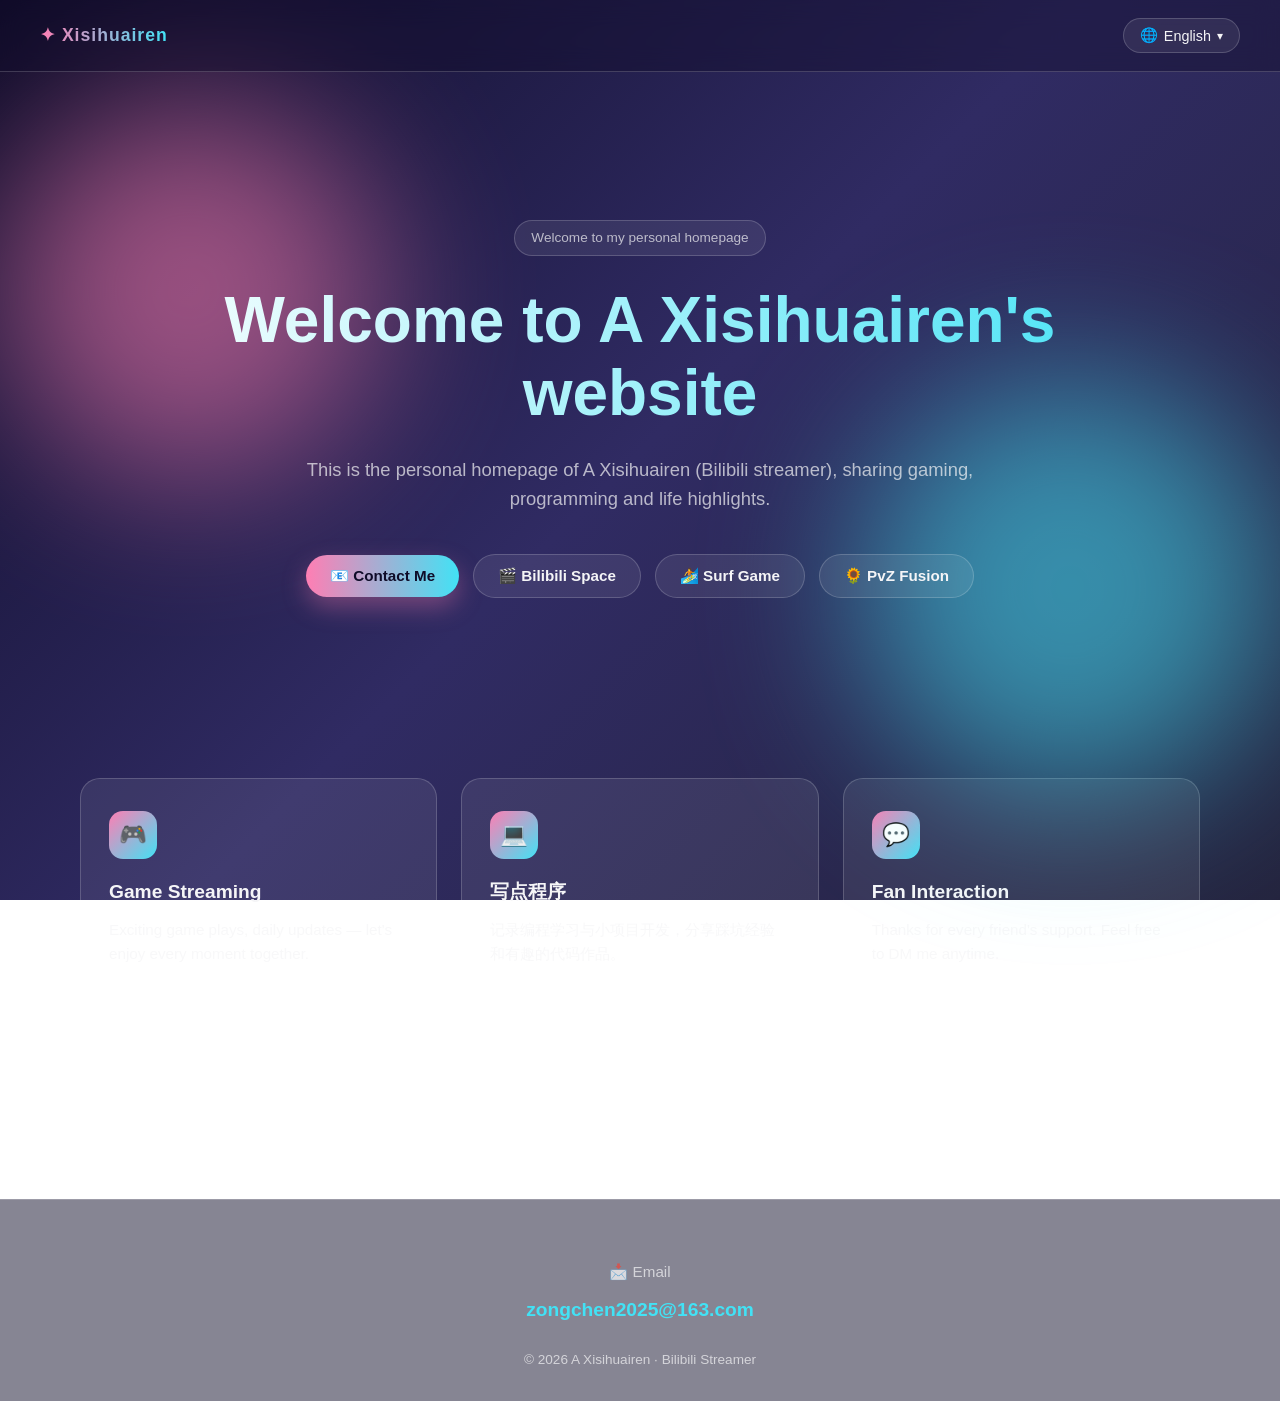
==== commit b8952b24: "Add files via upload" ====
--- a/index.html
+++ b/index.html
@@ -1,23 +1,515 @@
-<!DOCTYPE html>
-<html lang="zh-CN">
+﻿<!DOCTYPE html>
+<html lang="en">
 <head>
-<meta charset="utf-8">
-<meta name="viewport" content="width=device-width, initial-scale=1, maximum-scale=1, user-scalable=no">
-<title>植物大战僵尸 RH · 网页复刻版</title>
-<link rel="stylesheet" href="style.css">
+<meta charset="UTF-8" />
+<meta name="viewport" content="width=device-width, initial-scale=1.0" />
+<title>Welcome to A Xisihuairen's website</title>
+<style>
+  * { box-sizing: border-box; margin: 0; padding: 0; }
+
+  :root {
+    --bg-1: #0f0c29;
+    --bg-2: #302b63;
+    --bg-3: #24243e;
+    --accent: #ff7eb3;
+    --accent-2: #42e2f5;
+    --text: #f5f5f7;
+    --muted: rgba(245, 245, 247, 0.7);
+    --card: rgba(255, 255, 255, 0.08);
+    --border: rgba(255, 255, 255, 0.18);
+  }
+
+  html { scroll-behavior: smooth; }
+
+  body {
+    font-family: "Segoe UI", "PingFang SC", "Microsoft YaHei", Roboto, sans-serif;
+    color: var(--text);
+    background: linear-gradient(135deg, var(--bg-1), var(--bg-2), var(--bg-3));
+    background-attachment: fixed;
+    min-height: 100vh;
+    overflow-x: hidden;
+    line-height: 1.6;
+  }
+
+  header {
+    position: fixed;
+    top: 0; left: 0; right: 0;
+    padding: 18px 40px;
+    display: flex;
+    justify-content: space-between;
+    align-items: center;
+    backdrop-filter: blur(12px);
+    -webkit-backdrop-filter: blur(12px);
+    background: rgba(15, 12, 41, 0.4);
+    border-bottom: 1px solid var(--border);
+    z-index: 100;
+  }
+
+  .logo {
+    font-weight: 700;
+    font-size: 1.1rem;
+    letter-spacing: 1px;
+    background: linear-gradient(90deg, var(--accent), var(--accent-2));
+    -webkit-background-clip: text;
+    background-clip: text;
+    color: transparent;
+  }
+
+  .lang-switch { position: relative; }
+
+  .lang-switch > button {
+    background: var(--card);
+    color: var(--text);
+    border: 1px solid var(--border);
+    padding: 8px 16px;
+    border-radius: 999px;
+    cursor: pointer;
+    font-size: 0.9rem;
+    transition: all 0.3s ease;
+    display: flex;
+    align-items: center;
+    gap: 6px;
+  }
+
+  .lang-switch > button:hover {
+    background: rgba(255, 255, 255, 0.15);
+    border-color: var(--accent-2);
+  }
+
+  .lang-dropdown {
+    position: absolute;
+    top: calc(100% + 10px);
+    right: 0;
+    min-width: 160px;
+    background: rgba(15, 12, 41, 0.95);
+    backdrop-filter: blur(14px);
+    border: 1px solid var(--border);
+    border-radius: 14px;
+    padding: 8px;
+    opacity: 0;
+    visibility: hidden;
+    transform: translateY(-6px);
+    transition: all 0.25s ease;
+    box-shadow: 0 12px 32px rgba(0, 0, 0, 0.4);
+    z-index: 110;
+  }
+
+  .lang-dropdown.show {
+    opacity: 1;
+    visibility: visible;
+    transform: translateY(0);
+  }
+
+  .lang-dropdown button {
+    width: 100%;
+    border: none;
+    padding: 10px 14px;
+    background: transparent;
+    border-radius: 8px;
+    text-align: left;
+    color: var(--text);
+    font-size: 0.9rem;
+    display: flex;
+    align-items: center;
+    gap: 8px;
+    cursor: pointer;
+  }
+
+  .lang-dropdown button:hover { background: rgba(255, 255, 255, 0.1); }
+
+  .lang-dropdown button.active {
+    background: linear-gradient(90deg, rgba(255, 126, 179, 0.25), rgba(66, 226, 245, 0.25));
+    color: var(--accent-2);
+  }
+
+  main {
+    padding: 140px 40px 80px;
+    max-width: 1200px;
+    margin: 0 auto;
+  }
+
+  .hero {
+    text-align: center;
+    padding: 80px 20px 100px;
+    position: relative;
+  }
+
+  .hero::before,
+  .hero::after {
+    content: "";
+    position: absolute;
+    border-radius: 50%;
+    filter: blur(80px);
+    opacity: 0.55;
+    z-index: 0;
+  }
+  .hero::before {
+    width: 380px; height: 380px;
+    background: var(--accent);
+    top: -40px; left: -80px;
+  }
+  .hero::after {
+    width: 420px; height: 420px;
+    background: var(--accent-2);
+    bottom: -100px; right: -80px;
+  }
+
+  .hero > * { position: relative; z-index: 1; }
+
+  .tag {
+    display: inline-block;
+    padding: 6px 16px;
+    border: 1px solid var(--border);
+    border-radius: 999px;
+    background: var(--card);
+    font-size: 0.85rem;
+    color: var(--muted);
+    margin-bottom: 28px;
+  }
+
+  .hero h1 {
+    font-size: clamp(2rem, 5vw, 4rem);
+    font-weight: 800;
+    line-height: 1.15;
+    margin-bottom: 24px;
+    background: linear-gradient(90deg, #fff, var(--accent-2));
+    -webkit-background-clip: text;
+    background-clip: text;
+    color: transparent;
+    animation: fadeUp 0.9s ease both;
+  }
+
+  .hero p.lead {
+    font-size: 1.15rem;
+    color: var(--muted);
+    max-width: 720px;
+    margin: 0 auto 40px;
+    animation: fadeUp 1s ease both 0.15s;
+  }
+
+  .cta {
+    display: flex;
+    flex-wrap: wrap;
+    gap: 14px;
+    justify-content: center;
+    align-items: center;
+    animation: fadeUp 1.1s ease both 0.3s;
+    max-width: 720px;
+    margin: 0 auto;
+  }
+
+  .btn {
+    padding: 12px 24px;
+    border-radius: 999px;
+    text-decoration: none;
+    font-weight: 600;
+    font-size: 0.95rem;
+    transition: transform 0.25s ease, box-shadow 0.25s ease;
+    display: inline-flex;
+    align-items: center;
+    justify-content: center;
+    gap: 8px;
+    border: none;
+    cursor: pointer;
+    font-family: inherit;
+    line-height: 1.2;
+  }
+
+  .btn-primary {
+    background: linear-gradient(90deg, var(--accent), var(--accent-2));
+    color: #0f0c29;
+    box-shadow: 0 10px 24px rgba(255, 126, 179, 0.35);
+  }
+
+  .btn-secondary {
+    background: var(--card);
+    color: var(--text);
+    border: 1px solid var(--border);
+  }
+
+  .btn:hover {
+    transform: translateY(-3px);
+    box-shadow: 0 14px 30px rgba(66, 226, 245, 0.35);
+  }
+
+  .features {
+    display: grid;
+    grid-template-columns: repeat(auto-fit, minmax(260px, 1fr));
+    gap: 24px;
+    margin-top: 80px;
+  }
+
+  .card {
+    background: var(--card);
+    border: 1px solid var(--border);
+    border-radius: 20px;
+    padding: 32px 28px;
+    transition: transform 0.3s ease, border-color 0.3s ease, background 0.3s ease;
+  }
+
+  .card:hover {
+    transform: translateY(-6px);
+    border-color: var(--accent-2);
+    background: rgba(255, 255, 255, 0.12);
+  }
+
+  .card .icon {
+    width: 48px; height: 48px;
+    border-radius: 14px;
+    display: flex; align-items: center; justify-content: center;
+    background: linear-gradient(135deg, var(--accent), var(--accent-2));
+    color: #0f0c29;
+    font-size: 1.4rem;
+    margin-bottom: 18px;
+  }
+
+  .card h3 { font-size: 1.2rem; margin-bottom: 10px; }
+  .card p { color: var(--muted); font-size: 0.95rem; }
+
+  footer {
+    margin-top: 120px;
+    padding: 60px 40px 30px;
+    border-top: 1px solid var(--border);
+    background: rgba(15, 12, 41, 0.5);
+    text-align: center;
+  }
+
+  footer .email-label { color: var(--muted); margin-bottom: 10px; font-size: 0.95rem; }
+  footer .email {
+    font-size: 1.2rem; font-weight: 600;
+    color: var(--accent-2); text-decoration: none;
+    transition: color 0.25s;
+  }
+  footer .email:hover { color: var(--accent); }
+  footer .copyright { margin-top: 24px; color: var(--muted); font-size: 0.85rem; }
+
+  @keyframes fadeUp {
+    from { opacity: 0; transform: translateY(20px); }
+    to   { opacity: 1; transform: translateY(0); }
+  }
+
+  @media (max-width: 600px) {
+    header { padding: 14px 20px; }
+    main { padding: 120px 20px 60px; }
+    .hero { padding: 50px 10px 70px; }
+  }
+</style>
 </head>
 <body>
-  <div id="stage">
-    <canvas id="game" width="1416" height="616"></canvas>
-    <div id="loading"><div class="load-inner"><div class="load-title">植物大战僵尸 RH</div><div class="load-sub">正在读取资源…</div><div class="bar"><i></i></div></div></div>
-    <div id="overlay" class="hidden">
-      <div class="panel">
-        <button id="panelClose" title="关闭">×</button>
-        <div id="panelContent"></div>
-      </div>
+
+<header>
+  <div class="logo">✦ Xisihuairen</div>
+  <div class="lang-switch">
+    <button id="langBtn">
+      <span>🌐</span>
+      <span id="currentLang">English</span>
+      <span style="font-size: 0.75rem;">▾</span>
+    </button>
+    <div class="lang-dropdown" id="langDropdown">
+      <button data-lang="en" class="active">🇺🇸 English</button>
+      <button data-lang="zh">🇨🇳 中文</button>
+      <button data-lang="jp">🇯🇵 日本語</button>
+      <button data-lang="kr">🇰🇷 한국어</button>
+      <button data-lang="es">🇪🇸 Español</button>
+      <button data-lang="fr">🇫🇷 Français</button>
     </div>
   </div>
-  <script src="levels.js"></script>
-  <script src="game.js"></script>
+</header>
+
+<main>
+  <section class="hero">
+    <div class="tag" data-x="tag">Welcome to my personal homepage</div>
+    <h1 data-x="title">Welcome to A Xisihuairen's website</h1>
+    <p class="lead" data-x="subtitle">
+      This is the personal homepage of A Xisihuairen (Bilibili streamer), sharing gaming, programming and life highlights.
+    </p>
+    <div class="cta">
+      <a href="#contact" class="btn btn-primary" data-x="cta1">📧 Contact Me</a>
+      <a href="https://space.bilibili.com/" target="_blank" class="btn btn-secondary" data-x="cta2">🎬 Bilibili Space</a>
+      <a href="surf.html" class="btn btn-secondary" data-x="cta3">🏄 Surf Game</a>
+      <a href="pz.html" class="btn btn-secondary" data-x="cta4">🌻 PvZ Fusion</a>
+    </div>
+  </section>
+
+  <section class="features">
+    <div class="card">
+      <div class="icon">🎮</div>
+      <h3 data-x="f1t">Game Streaming</h3>
+      <p data-x="f1d">Exciting game plays, daily updates — let's enjoy every moment together.</p>
+    </div>
+    <div class="card">
+      <div class="icon">💻</div>
+      <h3 data-x="f2t">写点程序</h3>
+      <p data-x="f2d">记录编程学习与小项目开发，分享踩坑经验和有趣的代码作品。</p>
+    </div>
+    <div class="card">
+      <div class="icon">💬</div>
+      <h3 data-x="f3t">Fan Interaction</h3>
+      <p data-x="f3d">Thanks for every friend's support. Feel free to DM me anytime.</p>
+    </div>
+  </section>
+</main>
+
+<footer id="contact">
+  <div class="email-label" data-x="emailLabel">📩 Email</div>
+  <a class="email" href="mailto:zongchen2025@163.com">zongchen2025@163.com</a>
+  <div class="copyright">© 2026 A Xisihuairen · Bilibili Streamer</div>
+</footer>
+
+<script>
+  const DEFAULT_TEXT = {
+    tag: "Welcome to my personal homepage",
+    title: "Welcome to A Xisihuairen's website",
+    subtitle: "This is the personal homepage of A Xisihuairen (Bilibili streamer), sharing gaming, programming and life highlights.",
+    cta1: "📧 Contact Me",
+    cta2: "🎬 Bilibili Space",
+    cta3: "🏄 Surf Game",
+    cta4: "🌻 PvZ Fusion",
+    f1t: "Game Streaming", f1d: "Exciting game plays, daily updates — let's enjoy every moment together.",
+    f2t: "写点程序", f2d: "记录编程学习与小项目开发，分享踩坑经验和有趣的代码作品。",
+    f3t: "Fan Interaction", f3d: "Thanks for every friend's support. Feel free to DM me anytime.",
+    emailLabel: "📩 Email"
+  };
+
+  const translations = {
+    en: DEFAULT_TEXT,
+    zh: {
+      tag: "欢迎来到我的个人主页",
+      title: "欢迎来到阿西四坏人的个人网站",
+      subtitle: "这里是阿西四坏人（B站主播）的个人主页，分享游戏、编程与生活的精彩瞬间。",
+      cta1: "📧 联系我",
+      cta2: "🎬 B站空间",
+      cta3: "🏄 玩冲浪游戏",
+      cta4: "🌻 PvZ融合版",
+      f1t: "游戏直播", f1d: "精彩游戏实况，每日更新，一起畅玩每一个瞬间。",
+      f2t: "写点程序", f2d: "记录编程学习与小项目开发，分享踩坑经验和有趣的代码作品。",
+      f3t: "粉丝互动", f3d: "感谢每一位小伙伴的支持，欢迎私信与我交流。",
+      emailLabel: "📩 邮箱"
+    },
+    jp: {
+      tag: "ホームページへようこそ",
+      title: "A Xisihuairenのウェブサイトへようこそ",
+      subtitle: "こちらは阿西四坏人（Bilibili配信者）のホームページです。ゲーム・プログラミング・日常をシェアします。",
+      cta1: "📧 お問い合わせ",
+      cta2: "🎬 Bilibiliスペース",
+      cta3: "🏄 サーフゲーム",
+      cta4: "🌻 PvZ融合版",
+      f1t: "ゲーム配信", f1d: "毎日更新の熱いゲーム実況、一緒に楽しみましょう。",
+      f2t: "コーディング", f2d: "プログラミング学習と小規模プロジェクトの開発、面白い作品をシェアします。",
+      f3t: "ファン交流", f3d: "応援ありがとう！お気軽にDMください。",
+      emailLabel: "📩 メール"
+    },
+    kr: {
+      tag: "개인 홈페이지에 오신 것을 환영합니다",
+      title: "A Xisihuairen의 웹사이트에 오신 것을 환영합니다",
+      subtitle: "아시사후아이렌(Bilibili 스트리머)의 개인 홈페이지입니다. 게임, 프로그래밍, 일상을 공유합니다.",
+      cta1: "📧 연락하기",
+      cta2: "🎬 Bilibili 스페이스",
+      cta3: "🏄 서핑 게임",
+      cta4: "🌻 PvZ 퓨전",
+      f1t: "게임 방송", f1d: "매일 업데이트되는 짜릿한 게임 플레이, 함께 즐겨요!",
+      f2t: "코딩", f2d: "프로그래밍 학습과 작은 프로젝트 개발, 재미있는 코드 작품을 공유합니다.",
+      f3t: "팬 소통", f3d: "응원해 주셔서 감사합니다! 언제든 DM 주세요.",
+      emailLabel: "📩 이메일"
+    },
+    es: {
+      tag: "Bienvenido a mi página personal",
+      title: "Bienvenido al sitio web de A Xisihuairen",
+      subtitle: "Esta es la página personal de A Xisihuairen (streamer de Bilibili), compartiendo juegos, programación y momentos destacados.",
+      cta1: "📧 Contáctame",
+      cta2: "🎬 Espacio Bilibili",
+      cta3: "🏄 Juego de Surf",
+      cta4: "🌻 PvZ Fusion",
+      f1t: "Streaming de juegos", f1d: "Partidas emocionantes, actualizadas a diario — disfrutemos juntos.",
+      f2t: "Programando", f2d: "Aprendizaje de programación y pequeños proyectos, compartiendo errores y obras divertidas.",
+      f3t: "Interacción con fans", f3d: "¡Gracias por su apoyo! No duden en escribirme.",
+      emailLabel: "📩 Correo"
+    },
+    fr: {
+      tag: "Bienvenue sur ma page personnelle",
+      title: "Bienvenue sur le site web de A Xisihuairen",
+      subtitle: "Voici la page personnelle de A Xisihuairen (streameur Bilibili), partageant jeux, programmation et moments de vie.",
+      cta1: "📧 Me contacter",
+      cta2: "🎬 Espace Bilibili",
+      cta3: "🏄 Jeu de Surf",
+      cta4: "🌻 PvZ Fusion",
+      f1t: "Streaming de jeux", f1d: "Des parties passionnantes, mises à jour chaque jour — profitons ensemble.",
+      f2t: "Je code", f2d: "Apprentissage de la programmation et petits projets, partage d'erreurs et œuvres amusantes.",
+      f3t: "Interaction avec les fans", f3d: "Merci pour votre soutien ! N'hésitez pas à m'écrire.",
+      emailLabel: "📩 Email"
+    }
+  };
+
+  const langLabels = { en: "English", zh: "中文", jp: "日本語", kr: "한국어", es: "Español", fr: "Français" };
+
+  function restoreDefaults() {
+    document.querySelectorAll("[data-x]").forEach(el => {
+      const k = el.getAttribute("data-x");
+      if (DEFAULT_TEXT[k] !== undefined) el.textContent = DEFAULT_TEXT[k];
+    });
+    const cl = document.getElementById("currentLang");
+    if (cl) cl.textContent = "English";
+  }
+
+  function applyLang(lang) {
+    try {
+      const dict = translations[lang] || DEFAULT_TEXT;
+      document.documentElement.lang = lang === "zh" ? "zh-CN" : lang;
+      const cl = document.getElementById("currentLang");
+      if (cl) cl.textContent = langLabels[lang] || lang;
+      document.querySelectorAll("[data-x]").forEach(el => {
+        const key = el.getAttribute("data-x");
+        if (dict[key] !== undefined && dict[key] !== null && dict[key] !== "") {
+          el.textContent = dict[key];
+        }
+      });
+      document.querySelectorAll(".lang-dropdown button").forEach(b => {
+        b.classList.toggle("active", b.dataset.lang === lang);
+      });
+      try { localStorage.setItem("x_lang", lang); } catch (e) {}
+    } catch (err) { console.error(err); }
+  }
+
+  document.addEventListener("DOMContentLoaded", () => {
+    restoreDefaults();
+    try {
+      const saved = localStorage.getItem("x_lang");
+      if (saved && translations[saved]) applyLang(saved);
+    } catch (e) {}
+
+    const langBtn = document.getElementById("langBtn");
+    const langDropdown = document.getElementById("langDropdown");
+    if (langBtn) {
+      langBtn.addEventListener("click", (e) => {
+        e.stopPropagation();
+        langDropdown.classList.toggle("show");
+      });
+    }
+    document.addEventListener("click", () => {
+      if (langDropdown) langDropdown.classList.remove("show");
+    });
+    document.querySelectorAll(".lang-dropdown button").forEach(btn => {
+      btn.addEventListener("click", (e) => {
+        e.stopPropagation();
+        applyLang(btn.dataset.lang);
+        if (langDropdown) langDropdown.classList.remove("show");
+      });
+    });
+  });
+
+  window.addEventListener("load", () => {
+    try {
+      const saved = localStorage.getItem("x_lang") || "en";
+      applyLang(translations[saved] ? saved : "en");
+    } catch (e) { applyLang("en"); }
+  });
+  setTimeout(() => {
+    try {
+      const saved = localStorage.getItem("x_lang") || "en";
+      applyLang(translations[saved] ? saved : "en");
+    } catch (e) { applyLang("en"); }
+  }, 250);
+</script>
+
 </body>
 </html>
